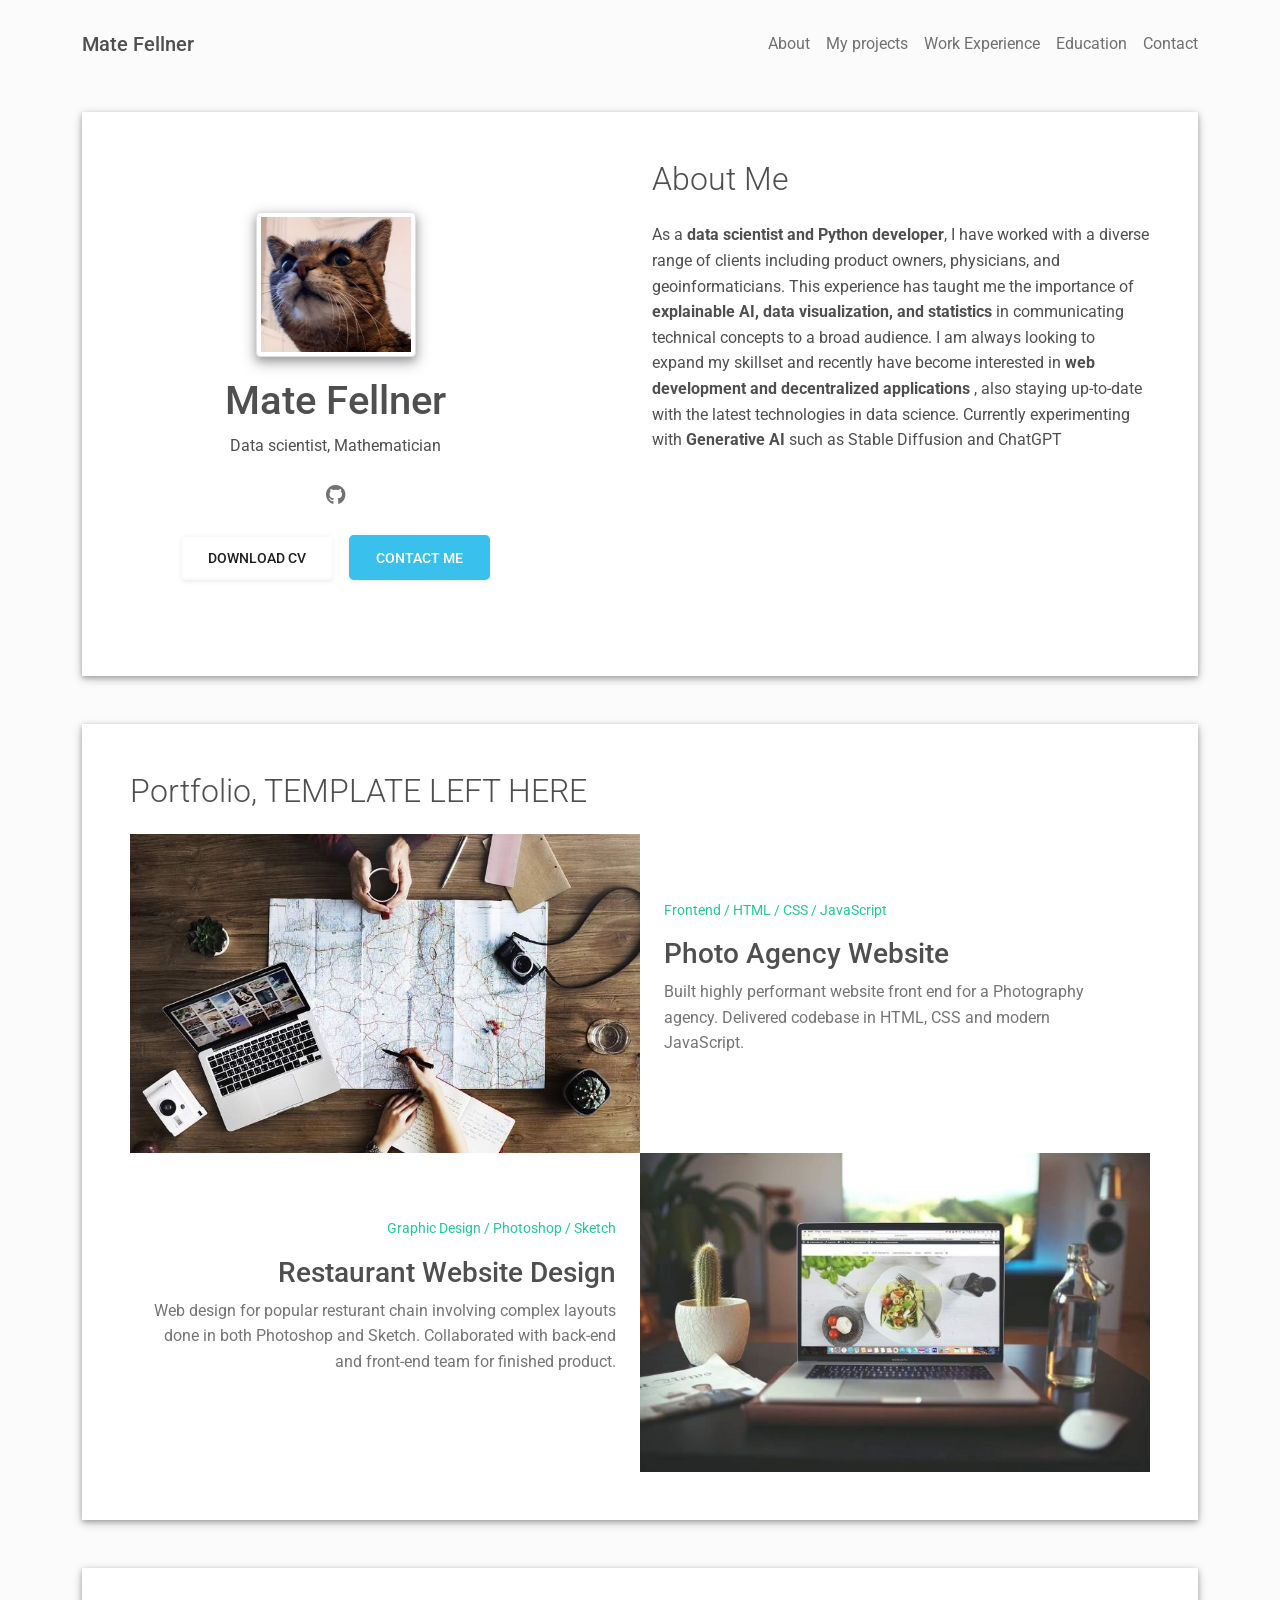
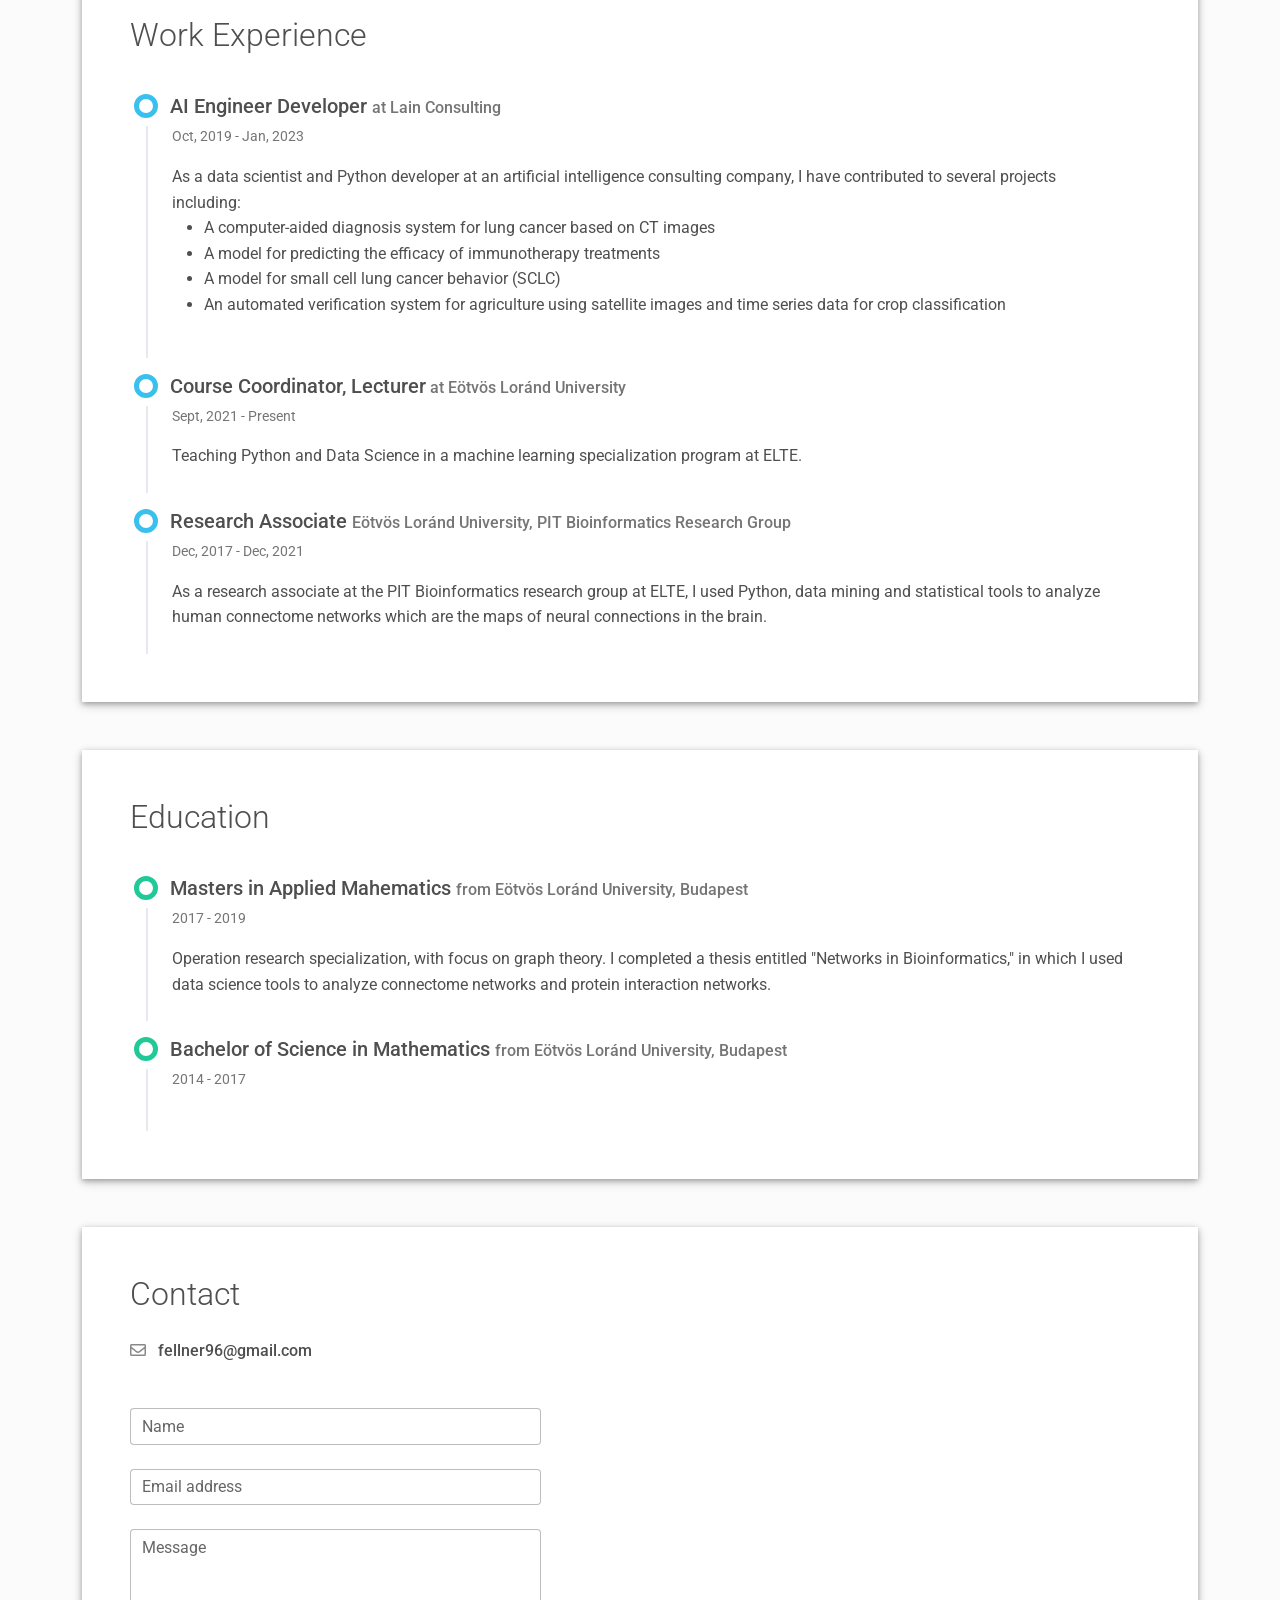
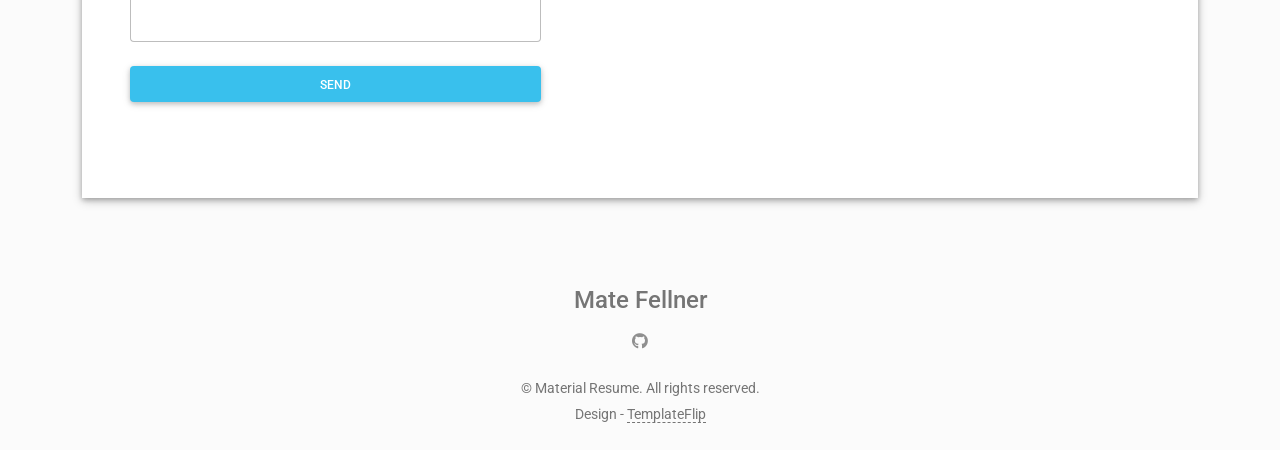
==== index.html @ 86a6773c "template from templateFlip, changed except portfolio" ====
<!DOCTYPE html>
<html lang="en-US">
  <head>
    <meta charset="UTF-8">
    <meta http-equiv="X-UA-Compatible" content="IE=edge">
    <meta name="viewport" content="width=device-width, initial-scale=1">
    <title>Mate Fellner | Data Scientist</title>
    <link rel="preconnect" href="https://fonts.gstatic.com" crossorigin="crossorigin"/>
    <link rel="preload" as="style" href="https://fonts.googleapis.com/css2?family=Poppins:wght@600&amp;family=Roboto:wght@300;400;500;700&amp;display=swap"/>
    <link rel="stylesheet" href="https://fonts.googleapis.com/css2?family=Poppins:wght@600&amp;family=Roboto:wght@300;400;500;700&amp;display=swap" media="print" onload="this.media='all'"/>
    <noscript>
      <link rel="stylesheet" href="https://fonts.googleapis.com/css2?family=Poppins:wght@600&amp;family=Roboto:wght@300;400;500;700&amp;display=swap"/>
    </noscript>
    <link href="css/font-awesome/css/all.min.css?ver=1.2.1" rel="stylesheet">
    <link href="css/mdb.min.css?ver=1.2.1" rel="stylesheet">
    <link href="css/aos.css?ver=1.2.1" rel="stylesheet">
    <link href="css/main.css?ver=1.2.1" rel="stylesheet">
    <noscript>
      <style type="text/css">
        [data-aos] {
            opacity: 1 !important;
            transform: translate(0) scale(1) !important;
        }
      </style>
    </noscript>
  </head>
  <body class="bg-light" id="top">
    <header class="d-print-none">
      <div class="container text-center text-lg-left">
        <div class="pt-4 clearfix">
          <h1 class="site-title mb-0">Mate Fellner</h1>
          <div class="site-nav"> 
            <nav role="navigation">
              <ul class="nav justify-content-center">
                <li class="nav-item"><a class="nav-link" href="#about" title="About"><span class="menu-title">About</span></a>
                </li>
                <li class="nav-item"><a class="nav-link" href="#portfolio" title="Portfolio"><span class="menu-title">My projects</span></a>
                </li>
                <li class="nav-item"><a class="nav-link" href="#experience" title="Work Experience"><span class="menu-title">Work Experience</span></a>
                </li>
                <li class="nav-item"><a class="nav-link" href="#education" title="Education"><span class="menu-title">Education</span></a>
                </li>
                <li class="nav-item"><a class="nav-link" href="#contact" title="Contact"><span class="menu-title">Contact</span></a>
                </li>
              </ul>
            </nav>
          </div>
        </div>
      </div>
    </header>
    <div class="page-content">
      <div class="container">
<div class="resume-container">
  <div class="shadow-1-strong bg-white my-5 p-5" id="about">
    <div class="about-section">
      <div class="row">
        <div class="col-md-5">
          <div class="text-center p-5">
            <div class="avatar p-1"><img class="img-thumbnail shadow-2-strong" src="images/avatar.jpg" width="160" height="160"/></div>
            <div class="header-bio mt-3">
              <div data-aos="zoom-in" data-aos-delay="0">
                <h2 class="h1">Mate Fellner</h2>
                <p>Data scientist, Mathematician</p>
              </div>
              <div class="header-social mb-3 d-print-none" data-aos="zoom-in" data-aos-delay="200">
                <nav role="navigation">
                  <ul class="nav justify-content-center">
                    <li class="nav-item"><a class="nav-link" href="https://github.com/matefellner" title="Github"><i class="fab fa-github"></i><span class="menu-title sr-only">Github</span></a>
                    </li>
                  </ul>
                </nav>
              </div>
              <div class="d-print-none"><a class="btn btn-outline-light btn-lg shadow-sm mt-1 me-3" href="cv_fellner_2022.pdf" data-aos="fade-right" data-aos-delay="700">Download CV</a><a class="btn btn-info btn-lg shadow-sm mt-1" href="#contact" data-aos="fade-left" data-aos-delay="700">Contact Me</a></div>
            </div>
          </div>
        </div>
        <div class="col-md-6 offset-lg-1">
          <h2 class="h2 fw-light mb-4">About Me</h2>
          <p>As a <b>data scientist and Python developer</b>, I have worked with a diverse range of clients including product owners, physicians, and geoinformaticians. This experience has taught me the importance of <b>explainable AI, data visualization, and statistics </b> in communicating technical concepts to a broad audience. I am always looking to expand my skillset and recently have become interested in <b>web development and decentralized applications </b>, also staying up-to-date with the latest technologies in data science. Currently experimenting with <b>Generative AI</b> such as Stable Diffusion and ChatGPT
          </p>
        </div>
      </div>
    </div>
  </div>
  <div class="shadow-1-strong bg-white my-5 p-5 d-print-none" id="portfolio">
    <div class="portfolio-section">
      <h2 class="h2 fw-light mb-4">Portfolio, TEMPLATE LEFT HERE</h2>
      <div class="row g-0">
        <div class="col-md-6"><a href="https://dribbble.com/" target="_blank"><img class="img-fluid" src="images/project-1.jpg" width="800" height="500"/></a></div>
        <div class="col-md-6 d-flex align-items-center" data-aos="fade-left" data-aos-delay="100">
          <div class="m-4 mt-md-2">
            <p class="text-teal text-small">Frontend / HTML / CSS / JavaScript</p>
            <h3>Photo Agency Website</h3>
            <p class="text-muted">Built highly performant website front end for a Photography agency. Delivered codebase in HTML, CSS and modern JavaScript.</p>
          </div>
        </div>
      </div>
      <div class="row g-0 portfolio-reverse">
        <div class="col-md-6 d-flex align-items-center" data-aos="fade-right" data-aos-delay="100">
          <div class="m-4 mt-md-2 text-end">
            <p class="text-teal text-small">Graphic Design / Photoshop / Sketch</p>
            <h3>Restaurant Website Design</h3>
            <p class="text-muted">Web design for popular resturant chain involving complex layouts done in both Photoshop and Sketch. Collaborated with back-end and front-end team for finished product.</p>
          </div>
        </div>
        <div class="col-md-6"><a href="https://www.behance.net/" target="_blank"><img class="img-fluid" src="images/project-2.jpg" width="800" height="500"/></a></div>
      </div>
    </div>
  </div>
  <div class="shadow-1-strong bg-white my-5 p-5" id="experience">
    <div class="work-experience-section">
      <h2 class="h2 fw-light mb-4">Work Experience</h2>
      <div class="timeline">
        <div class="timeline-card timeline-card-info" data-aos="fade-in" data-aos-delay="0">
          <div class="timeline-head px-4 pt-3">
            <div class="h5">AI Engineer Developer <span class="text-muted h6">at Lain Consulting</span></div>
          </div>
          <div class="timeline-body px-4 pb-4">
            <div class="text-muted text-small mb-3">Oct, 2019 - Jan, 2023</div>
            <div>As a data scientist and Python developer at an artificial intelligence consulting company, I have contributed to several projects including:</div>
            <ul>
              <li>A computer-aided diagnosis system for lung cancer based on CT images</li>
              <li>A model for predicting the efficacy of immunotherapy treatments</li>
              <li>A model for small cell lung cancer behavior (SCLC)</li>
              <li>An automated verification system for agriculture using satellite images and time series data for crop classification</li>
            </ul>
          </div>
        </div>
        <div class="timeline-card timeline-card-info" data-aos="fade-in" data-aos-delay="200">
          <div class="timeline-head px-4 pt-3">
            <div class="h5">Course Coordinator, Lecturer<span class="text-muted h6"> at Eötvös Loránd University </span></div>
          </div>
          <div class="timeline-body px-4 pb-4">
            <div class="text-muted text-small mb-3">Sept, 2021 - Present</div>
            <div>Teaching Python and Data Science in a machine learning specialization program at ELTE.</div>
          </div>
        </div>
        <div class="timeline-card timeline-card-info" data-aos="fade-in" data-aos-delay="400">
          <div class="timeline-head px-4 pt-3">
            <div class="h5">Research Associate <span class="text-muted h6">Eötvös Loránd University, PIT Bioinformatics Research Group </span></div>
          </div>
          <div class="timeline-body px-4 pb-4">
            <div class="text-muted text-small mb-3">Dec, 2017 - Dec, 2021</div>
            <div>As a research associate at the PIT Bioinformatics research group at ELTE, I used Python, data mining and statistical tools to analyze human connectome networks which are the maps of neural connections in the brain.</div>
          </div>
        </div>
      </div>
    </div>
  </div>
  <div class="shadow-1-strong bg-white my-5 p-5" id="education">
    <div class="education-section">
      <h2 class="h2 fw-light mb-4">Education</h2>
      <div class="timeline">
        <div class="timeline-card timeline-card-success" data-aos="fade-in" data-aos-delay="0">
          <div class="timeline-head px-4 pt-3">
            <div class="h5">Masters in Applied Mahematics <span class="text-muted h6">from Eötvös Loránd University, Budapest</span>          </div>
          </div>
          <div class="timeline-body px-4 pb-4">
            <div class="text-muted text-small mb-3">2017 - 2019</div>
            <div>Operation research specialization, with focus on graph theory. I completed a thesis entitled "Networks in Bioinformatics," in which I used data science tools to analyze connectome networks and protein interaction networks.</div>
          </div>
        </div>
        <div class="timeline-card timeline-card-success" data-aos="fade-in" data-aos-delay="200">
          <div class="timeline-head px-4 pt-3">
            <div class="h5">Bachelor of Science in Mathematics <span class="text-muted h6">from Eötvös Loránd University, Budapest</span>          </div>
          </div>
          <div class="timeline-body px-4 pb-4">
            <div class="text-muted text-small mb-3">2014 - 2017</div>
          </div>
        </div>
      </div>
    </div>
  </div>
  <div class="shadow-1-strong bg-white my-5 p-5" id="contact">
    <div class="contant-section">
      <h2 class="h2 fw-light text mb-4">Contact</h2>
      <div class="row mb-4">
        <div class="col-md-5" data-aos="fade-left" data-aos-delay="200">
          <div class="mt-1">
            <div class="h6"><i class="far fa-envelope pe-2 text-muted" style="width:24px;opacity:0.85;"></i> fellner96@gmail.com</div>
          </div>
          <div class="mt-5 d-print-none"><form action="https://formspree.io/fellner96@gmail.com"
    method="POST">
  <div class="form-outline mb-4">
    <input type="text" id="name" class="form-control" required/>
    <label class="form-label" for="name">Name</label>
  </div>
  <div class="form-outline mb-4">
    <input type="email" id="email" class="form-control" required/>
    <label class="form-label" for="email">Email address</label>
  </div>
  <div class="form-outline mb-4">
    <textarea class="form-control" style="resize: none;" id="message" rows="4" required></textarea>
    <label class="form-label" for="message">Message</label>
  </div>
  <button class="btn btn-info btn-block mb-4" type="submit">Send</button>
</form>
          </div>
        </div>
      </div>
    </div>
  </div>
</div></div>
    </div>
    <footer class="pt-4 pb-4 text-muted text-center d-print-none">
      <div class="container">
        <div class="my-3">
          <div class="h4">Mate Fellner</div>
          <div class="footer-nav">
            <nav role="navigation">
              <ul class="nav justify-content-center">
                <li class="nav-item"><a class="nav-link" href="https://github.com/matefellner" title="Github"><i class="fab fa-github"></i><span class="menu-title sr-only">Github</span></a>
                </li>
              </ul>
            </nav>
          </div>
        </div>
        <div class="text-small">
          <div class="mb-1">&copy; Material Resume. All rights reserved.</div>
          <div>Design - <a href="https://templateflip.com/" target="_blank">TemplateFlip</a></div>
        </div>
      </div>
    </footer>
    <script src="scripts/mdb.min.js?ver=1.2.1"></script>
    <script src="scripts/aos.js?ver=1.2.1"></script>
    <script src="scripts/main.js?ver=1.2.1"></script>
  </body>
</html>
---- css/main.css ----
/* Timeline custom component */
.timeline-card {
  position: relative;
  margin-left: 16px; }

.timeline-card:before {
  content: '';
  display: inline-block;
  position: absolute;
  background-color: #fff;
  border-radius: 100%;
  width: 24px;
  height: 24px;
  top: 16px;
  left: -12px;
  border: 5px solid;
  z-index: 2; }

.timeline-body {
  border-left: 2px solid #E6E9ED; }

.timeline-card-primary:before {
  border-color: var(--bs-primary); }

.timeline-card-info:before {
  border-color: var(--bs-info); }

.timeline-card-secondary:before {
  border-color: var(--bs-secondary); }

.timeline-card-success:before {
  border-color: var(--bs-teal); }

html {
  scroll-behavior: smooth; }

html, body {
  overflow-x: hidden; }

.container {
  max-width: 1140px; }

.site-title {
  font-size: 1.25rem;
  line-height: 2.5rem; }

.nav-link {
  padding: 0;
  font-size: 1rem;
  line-height: 2.5rem;
  color: inherit;
  opacity: 0.8; }

.header-social .nav-link {
  font-size: 1.25rem; }

.nav-link:hover,
.nav-link:focus {
  color: inherit;
  opacity: 1; }

.nav-item + .nav-item {
  margin-left: 1rem; }

.cover {
  height: 500px; }

.cover > img {
  -o-object-fit: cover;
     object-fit: cover;
  width: auto; }

.progress-bar {
  text-transform: uppercase;
  font-size: 10px;
  letter-spacing: 1px; }

.text-small {
  font-size: 0.85rem; }

.text-teal {
  color: var(--bs-teal); }

footer a:not(.nav-link) {
  color: inherit;
  border-bottom: 1px dashed;
  text-decoration: none;
  cursor: pointer; }

@media (min-width: 48em) {
  .site-title {
    float: left; }
  .site-nav {
    float: right; } }

@media (max-width: 767px) {
  /* disable animations on mobile */
  [data-aos] {
    opacity: 1 !important;
    transform: translate(0) scale(1) !important; }
  .p-5 {
    padding: 2.5rem 2rem !important; }
  .portfolio-section .m-5 {
    margin: 2rem 0 1rem !important; }
  .portfolio-reverse {
    flex-direction: column-reverse; }
  .portfolio-reverse .text-end {
    text-align: start !important; } }

@media print {
  [data-aos] {
    opacity: 1 !important;
    transform: translate(0) scale(1) !important; }
  body.bg-light {
    background-color: #fff !important; }
  .container {
    width: auto;
    max-width: 100%;
    padding: 0; }
  .cover {
    height: 360px;
    margin-bottom: 1.5rem; }
  .cover > img {
    display: none; }
  .shadow-1-strong {
    box-shadow: none !important; }
  .resume-container > .my-5 {
    margin: 0 !important; }
  .my-5.p-5 {
    padding: 1.5rem 0 !important; }
  .about-section {
    padding: 0 !important; }
  .skills-section,
  .work-experience-section,
  .education-section,
  .portfolio-section,
  .reference-section,
  .contact-section {
    padding: 0 !important; }
  .page-break {
    padding-top: 5rem;
    page-break-before: always; } }
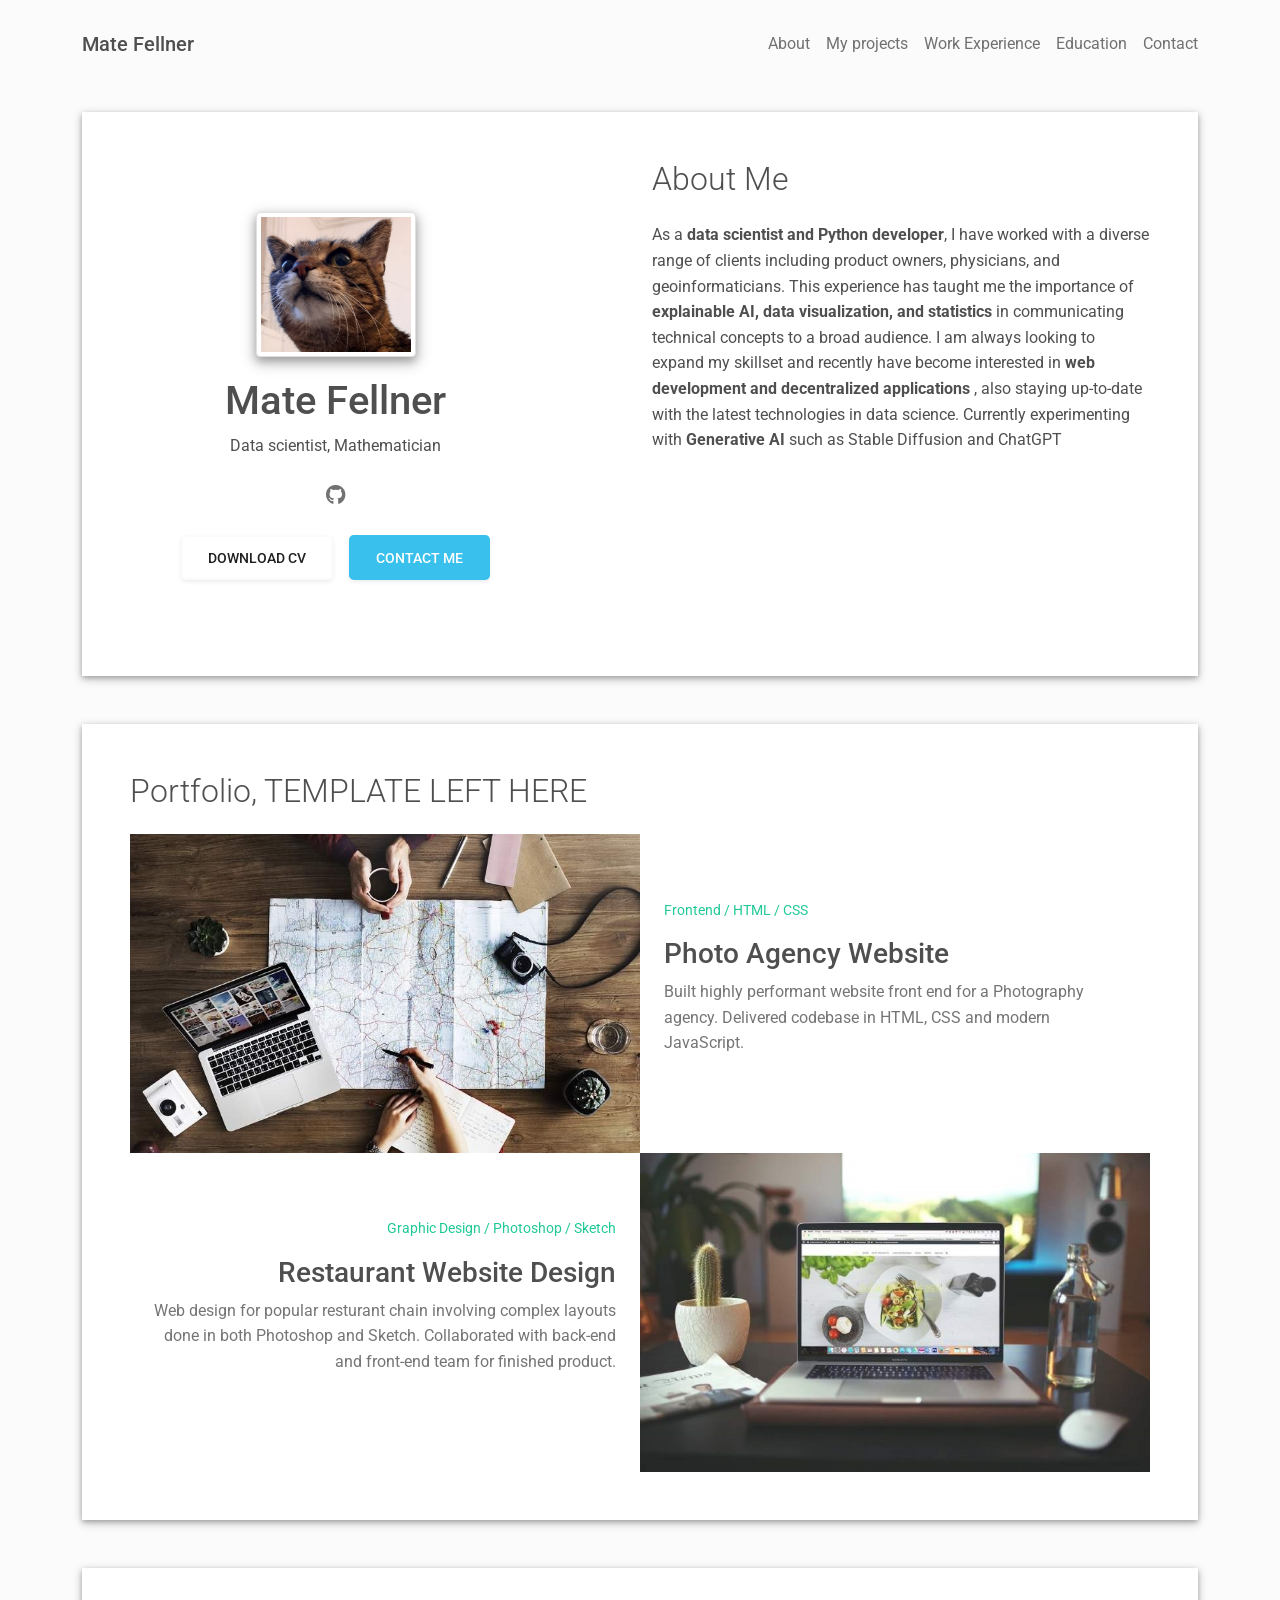
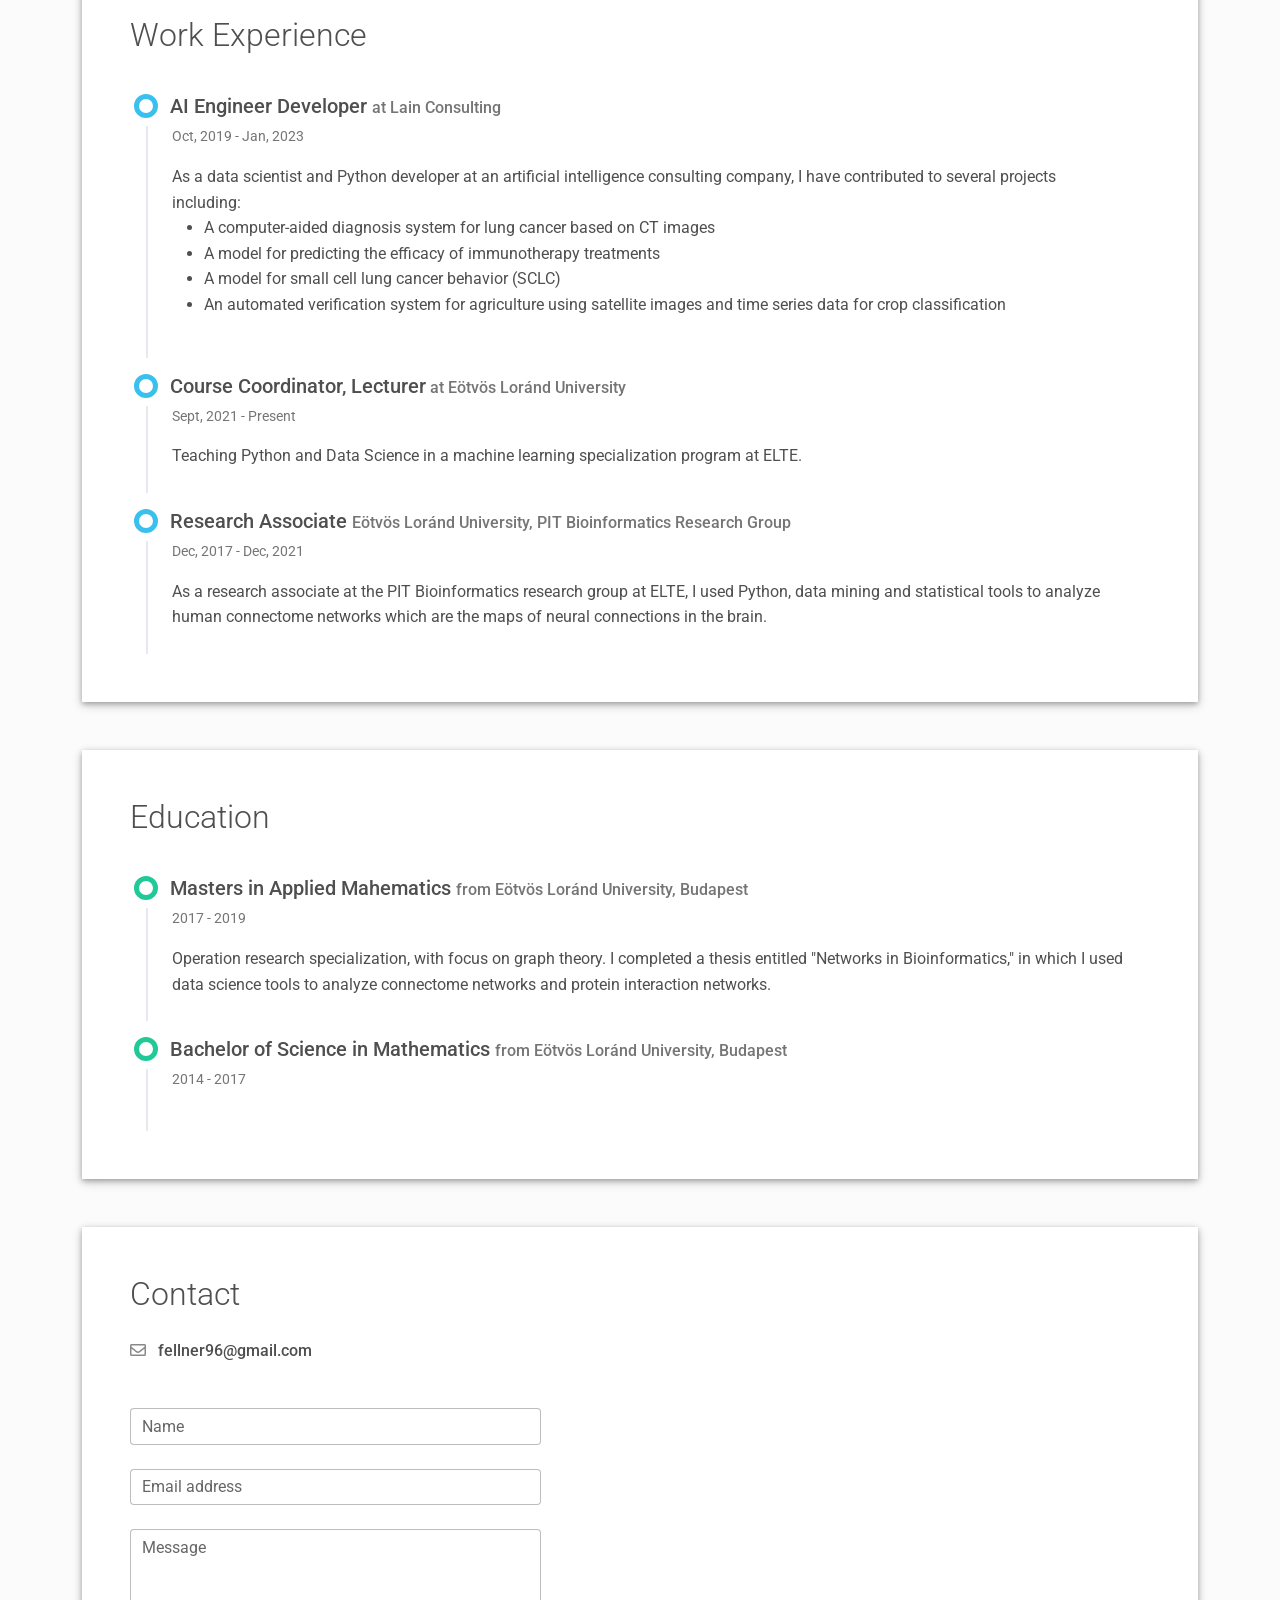
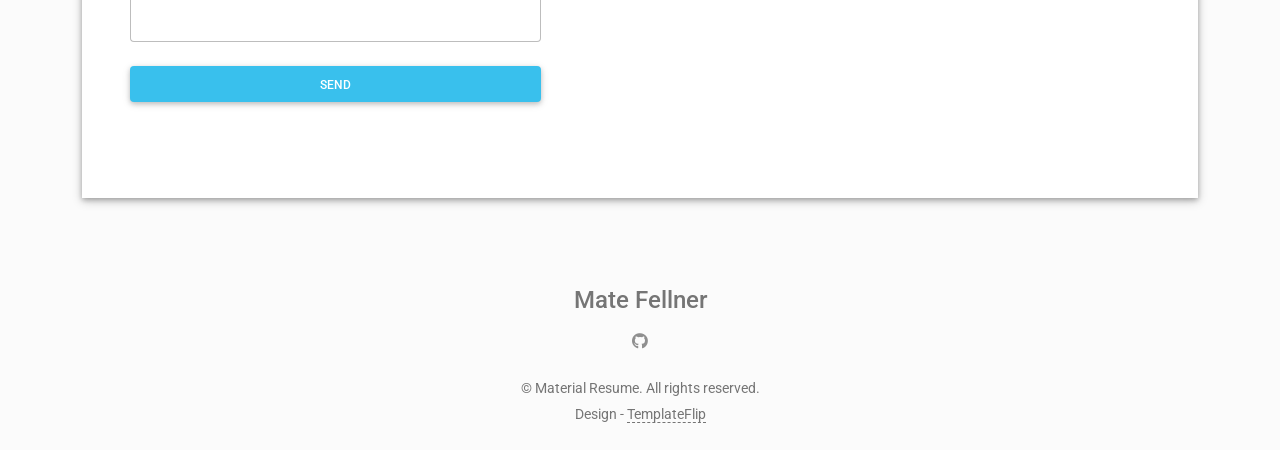
==== commit 514776c2: "Update index.html" ====
--- a/index.html
+++ b/index.html
@@ -89,7 +89,7 @@
         <div class="col-md-6"><a href="https://dribbble.com/" target="_blank"><img class="img-fluid" src="images/project-1.jpg" width="800" height="500"/></a></div>
         <div class="col-md-6 d-flex align-items-center" data-aos="fade-left" data-aos-delay="100">
           <div class="m-4 mt-md-2">
-            <p class="text-teal text-small">Frontend / HTML / CSS / JavaScript</p>
+            <p class="text-teal text-small">Frontend / HTML / CSS </p>
             <h3>Photo Agency Website</h3>
             <p class="text-muted">Built highly performant website front end for a Photography agency. Delivered codebase in HTML, CSS and modern JavaScript.</p>
           </div>
@@ -225,4 +225,4 @@
     <script src="scripts/aos.js?ver=1.2.1"></script>
     <script src="scripts/main.js?ver=1.2.1"></script>
   </body>
-</html>+</html>
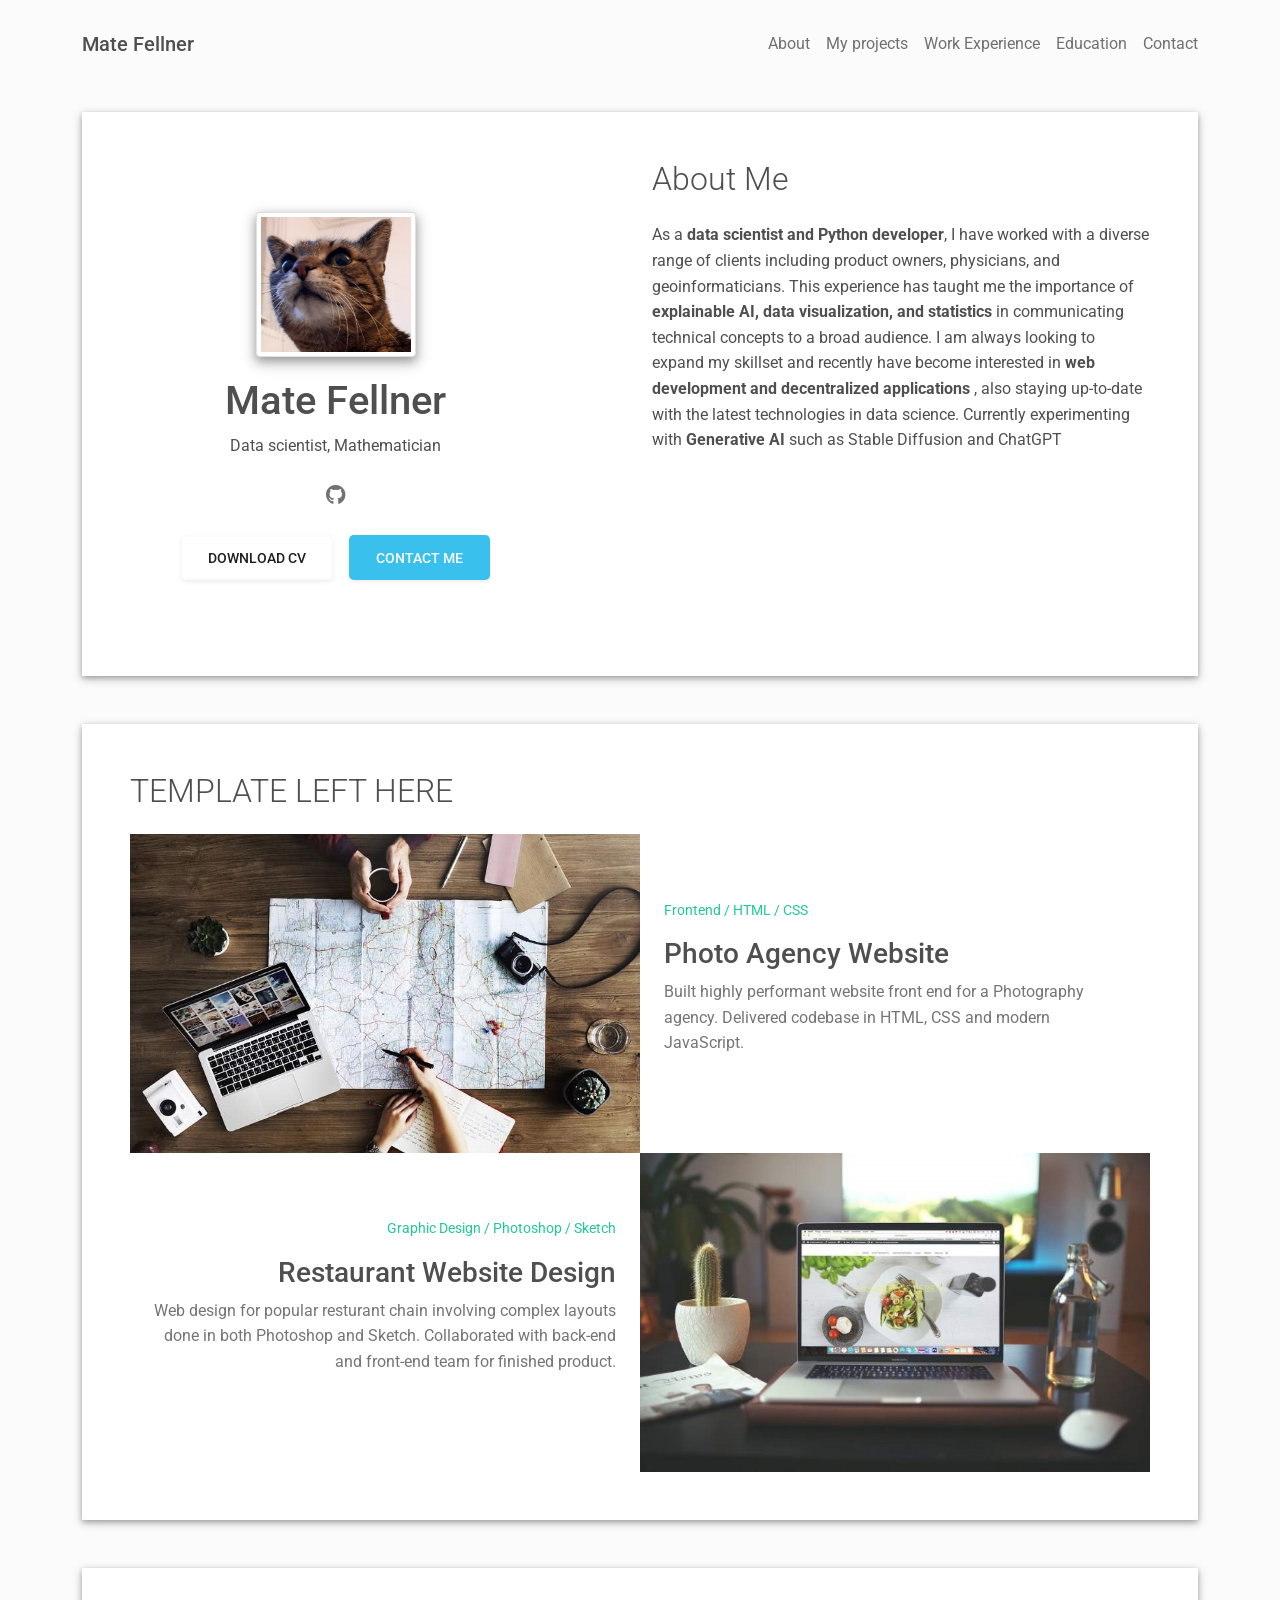
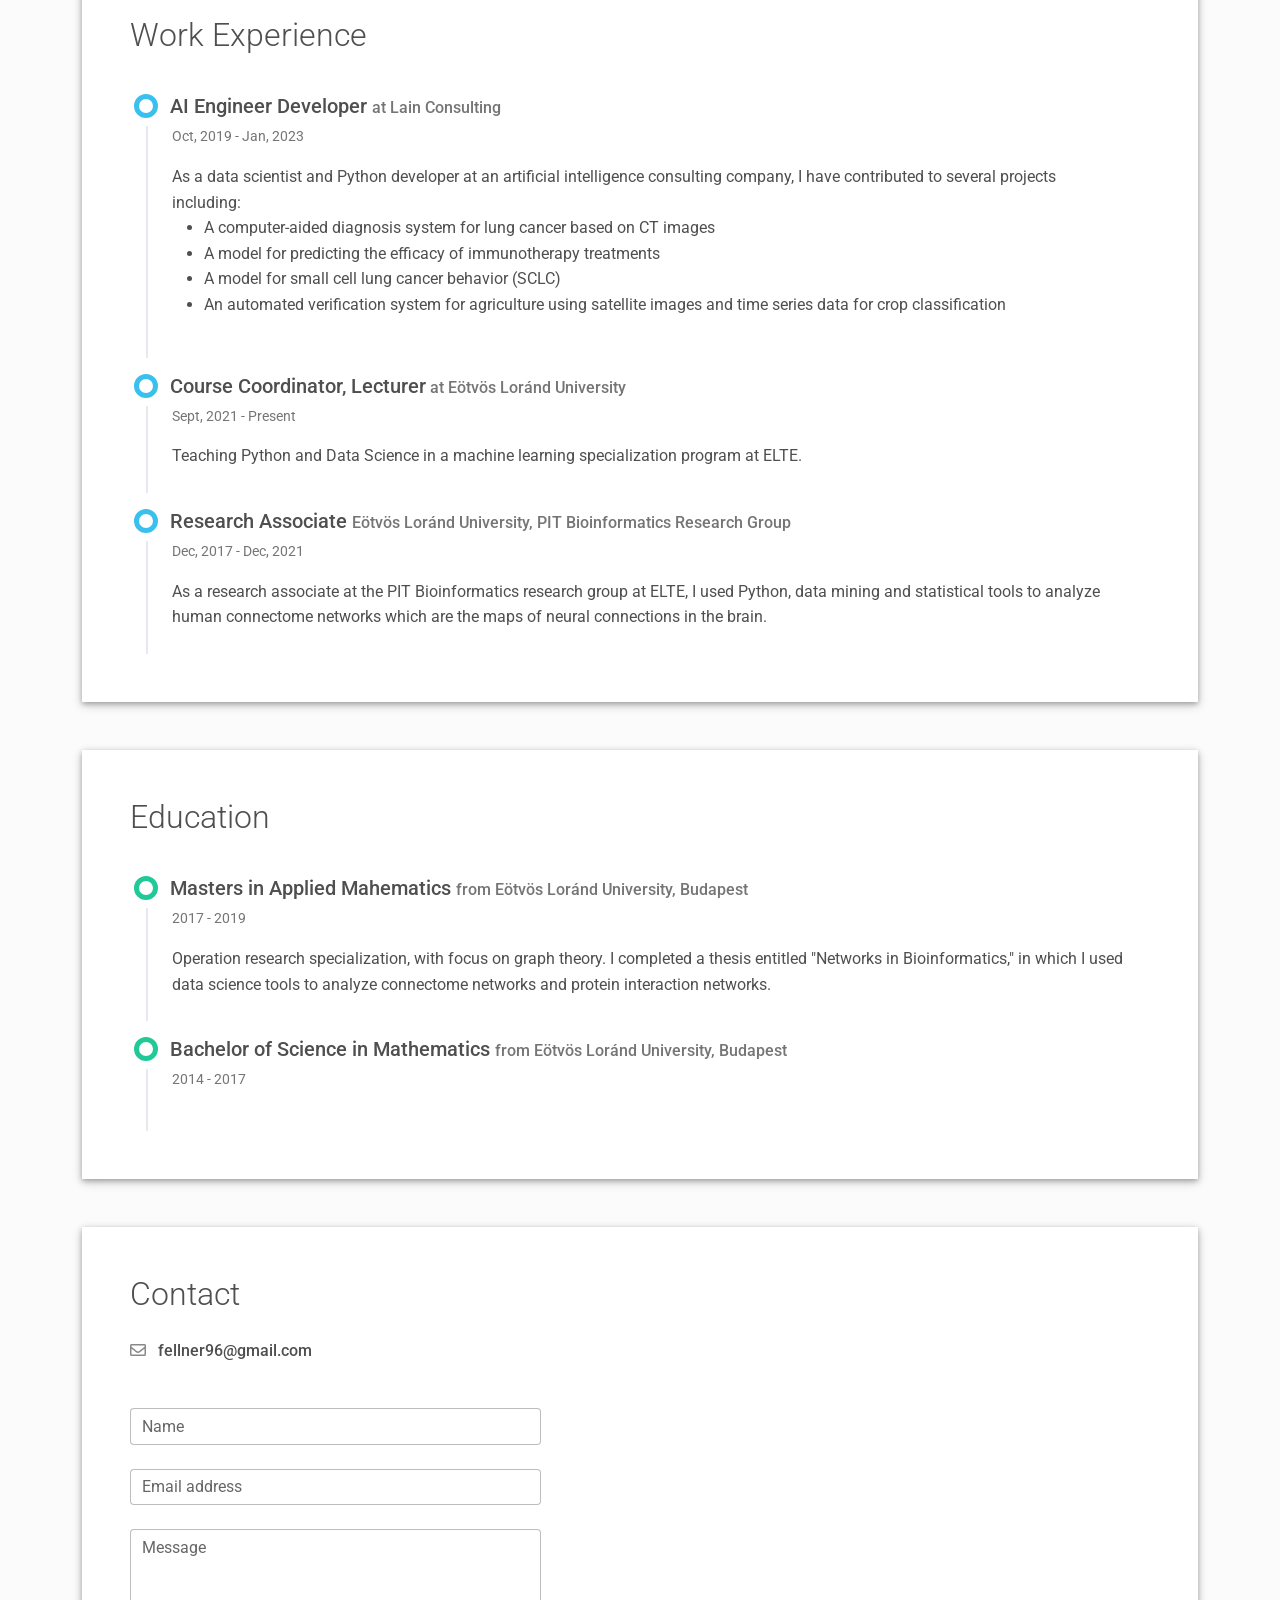
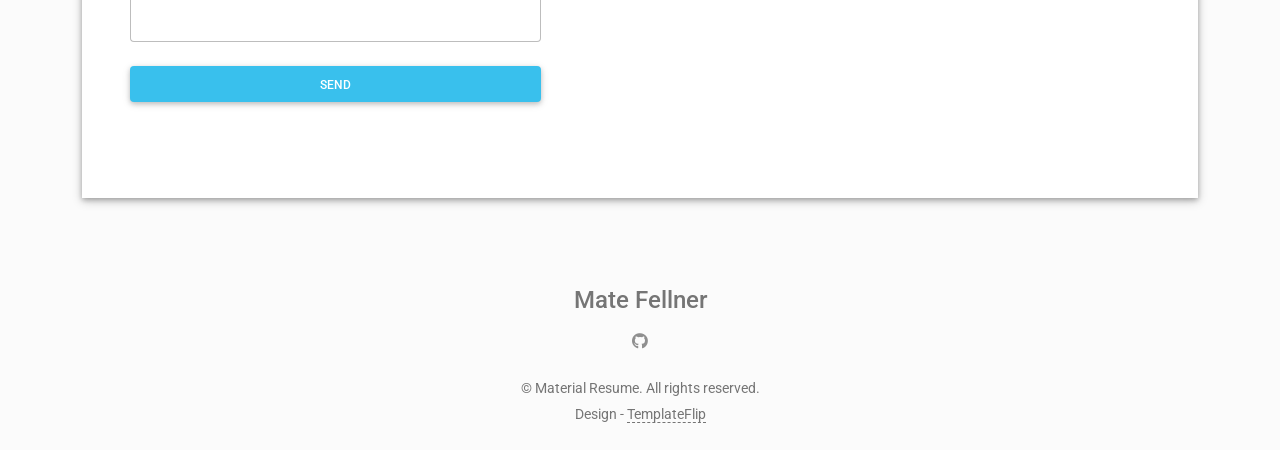
==== commit 4fc7879b: "rewriting portfolio 1" ====
--- a/index.html
+++ b/index.html
@@ -84,7 +84,7 @@
   </div>
   <div class="shadow-1-strong bg-white my-5 p-5 d-print-none" id="portfolio">
     <div class="portfolio-section">
-      <h2 class="h2 fw-light mb-4">Portfolio, TEMPLATE LEFT HERE</h2>
+      <h2 class="h2 fw-light mb-4">TEMPLATE LEFT HERE</h2>
       <div class="row g-0">
         <div class="col-md-6"><a href="https://dribbble.com/" target="_blank"><img class="img-fluid" src="images/project-1.jpg" width="800" height="500"/></a></div>
         <div class="col-md-6 d-flex align-items-center" data-aos="fade-left" data-aos-delay="100">
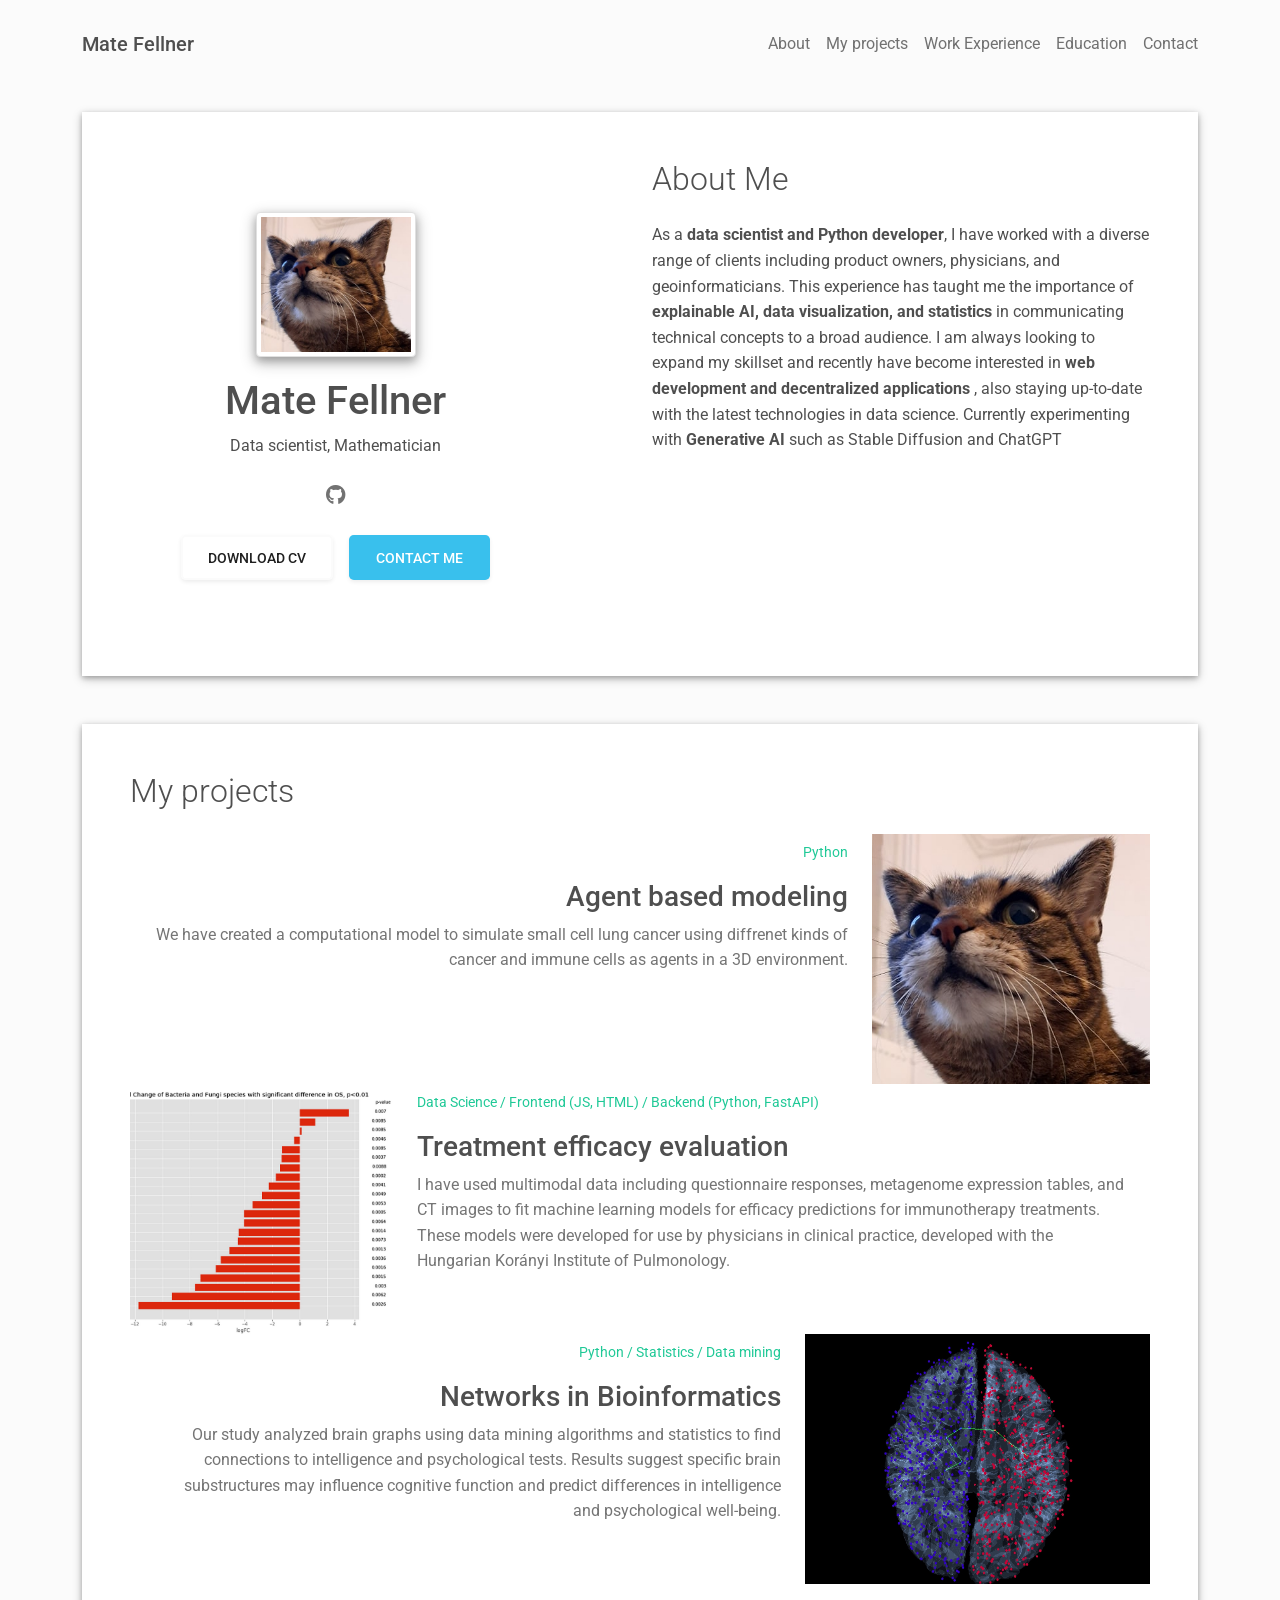
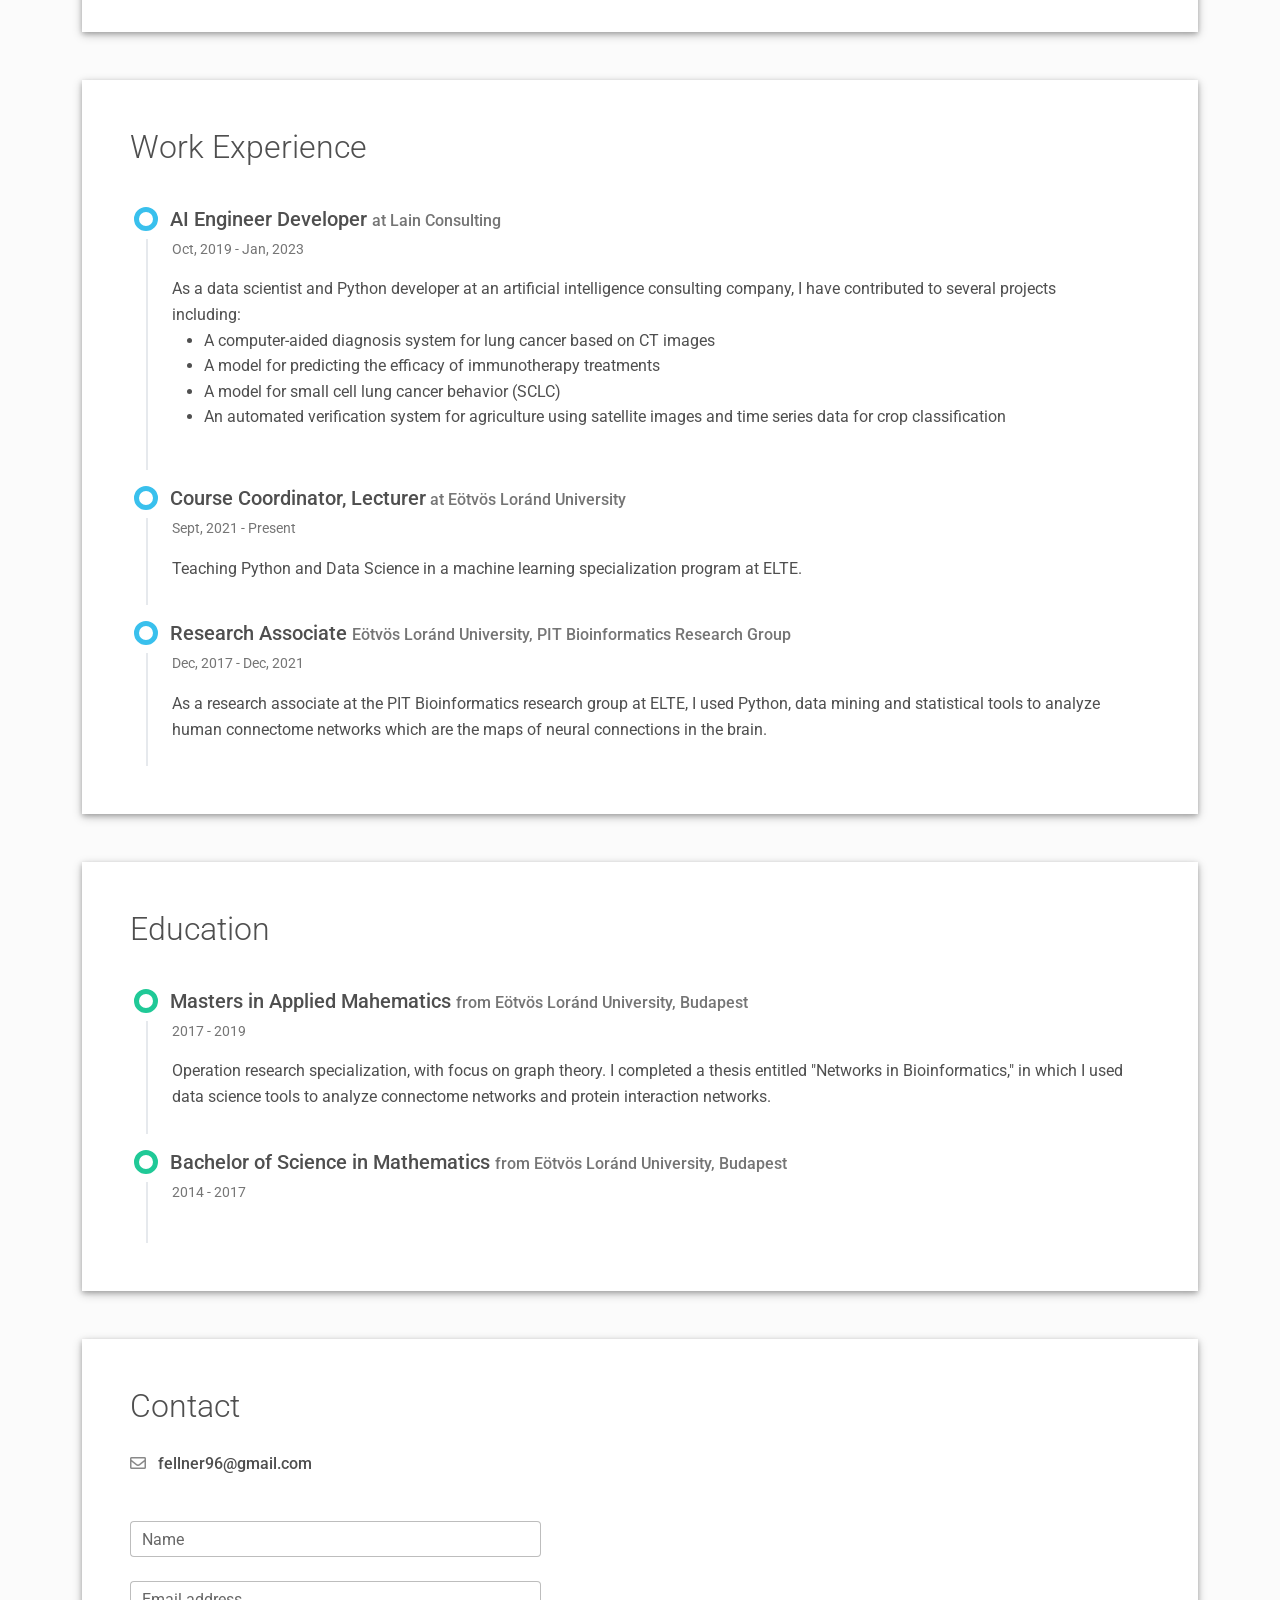
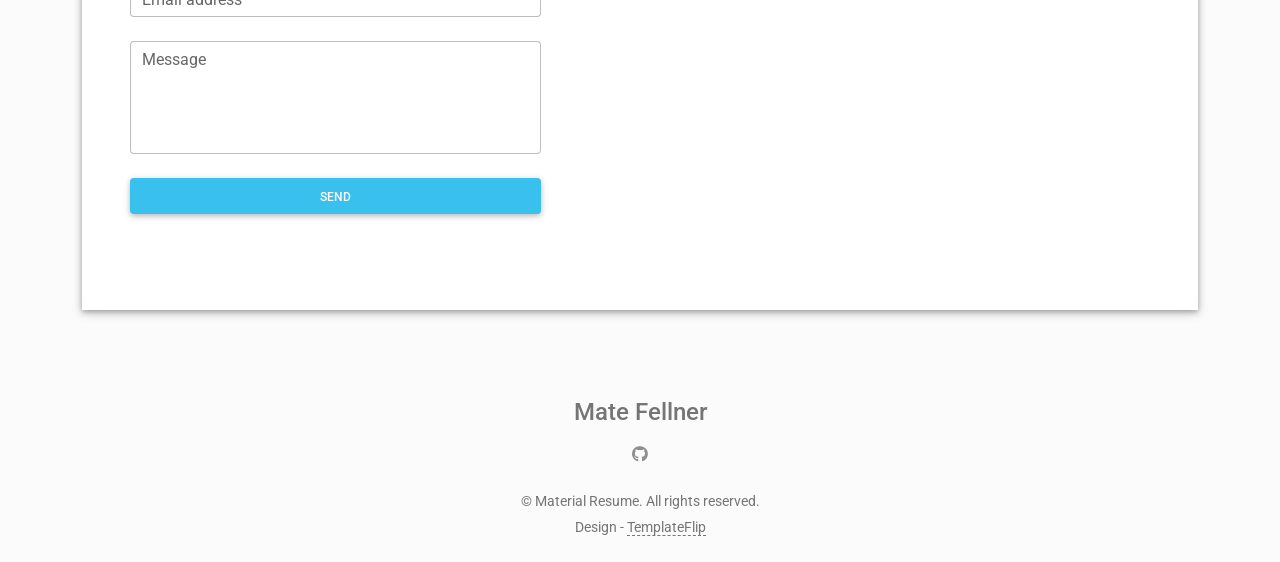
==== commit 6d71ab43: "adding elte and koranyi" ====
--- a/index.html
+++ b/index.html
@@ -84,27 +84,45 @@
   </div>
   <div class="shadow-1-strong bg-white my-5 p-5 d-print-none" id="portfolio">
     <div class="portfolio-section">
-      <h2 class="h2 fw-light mb-4">TEMPLATE LEFT HERE</h2>
+      <h2 class="h2 fw-light mb-4">My projects</h2>
+
+      <div class="row g-0 portfolio-reverse">
+        <div data-aos="fade-right" data-aos-delay="100">
+          <div class="container-works">
+          <div class="m-4 mt-md-2 text-end">
+            <p class="text-teal text-small">Python</p>
+            <h3>Agent based modeling</h3>
+            <p class="text-muted">We have created a computational model to simulate small cell lung cancer using diffrenet kinds of cancer and immune cells as agents in a 3D environment.</p>
+          </div>
+          <a href="https://www.koranyi.hu/" target="_blank"><img src="images/avatar.jpg" height="250"/></a>
+        </div>
+        </div>
+      </div>
       <div class="row g-0">
-        <div class="col-md-6"><a href="https://dribbble.com/" target="_blank"><img class="img-fluid" src="images/project-1.jpg" width="800" height="500"/></a></div>
-        <div class="col-md-6 d-flex align-items-center" data-aos="fade-left" data-aos-delay="100">
+        <div  data-aos="fade-left" data-aos-delay="100">
+          <div class="container-works">
+          <a href="https://www.koranyi.hu/" target="_blank"><img src="images/koranyi_1.png" width="263" height="250"/></a>
           <div class="m-4 mt-md-2">
-            <p class="text-teal text-small">Frontend / HTML / CSS </p>
-            <h3>Photo Agency Website</h3>
-            <p class="text-muted">Built highly performant website front end for a Photography agency. Delivered codebase in HTML, CSS and modern JavaScript.</p>
-          </div>
+            <p class="text-teal text-small"> Data Science / Frontend (JS, HTML) / Backend (Python, FastAPI) </p>
+            <h3>Treatment efficacy evaluation</h3>
+            <p class="text-muted">I have used multimodal data including questionnaire responses, metagenome expression tables, and CT images to fit machine learning models for efficacy predictions for immunotherapy treatments. These models were developed for use by physicians in clinical practice, developed with the Hungarian Korányi Institute of Pulmonology.</p>
+          </div>
+        </div>
         </div>
       </div>
       <div class="row g-0 portfolio-reverse">
-        <div class="col-md-6 d-flex align-items-center" data-aos="fade-right" data-aos-delay="100">
+        <div data-aos="fade-right" data-aos-delay="100">
+          <div class="container-works">
           <div class="m-4 mt-md-2 text-end">
-            <p class="text-teal text-small">Graphic Design / Photoshop / Sketch</p>
-            <h3>Restaurant Website Design</h3>
-            <p class="text-muted">Web design for popular resturant chain involving complex layouts done in both Photoshop and Sketch. Collaborated with back-end and front-end team for finished product.</p>
-          </div>
-        </div>
-        <div class="col-md-6"><a href="https://www.behance.net/" target="_blank"><img class="img-fluid" src="images/project-2.jpg" width="800" height="500"/></a></div>
-      </div>
+            <p class="text-teal text-small">Python / Statistics / Data mining</p>
+            <h3>Networks in Bioinformatics</h3>
+            <p class="text-muted">Our study analyzed brain graphs using data mining algorithms and statistics to find connections to intelligence and psychological tests. Results suggest specific brain substructures may influence cognitive function and predict differences in intelligence and psychological well-being.</p>
+          </div>
+          <a href="https://pitgroup.org/" target="_blank"><img src="images/braingraph.jpg" width="345" height="250"/></a>
+        </div>
+        </div>
+      </div>
+
     </div>
   </div>
   <div class="shadow-1-strong bg-white my-5 p-5" id="experience">
--- a/css/main.css
+++ b/css/main.css
@@ -39,6 +39,10 @@
 
 .container {
   max-width: 1140px; }
+  
+  .container-works {
+  display: flex;
+}
 
 .site-title {
   font-size: 1.25rem;
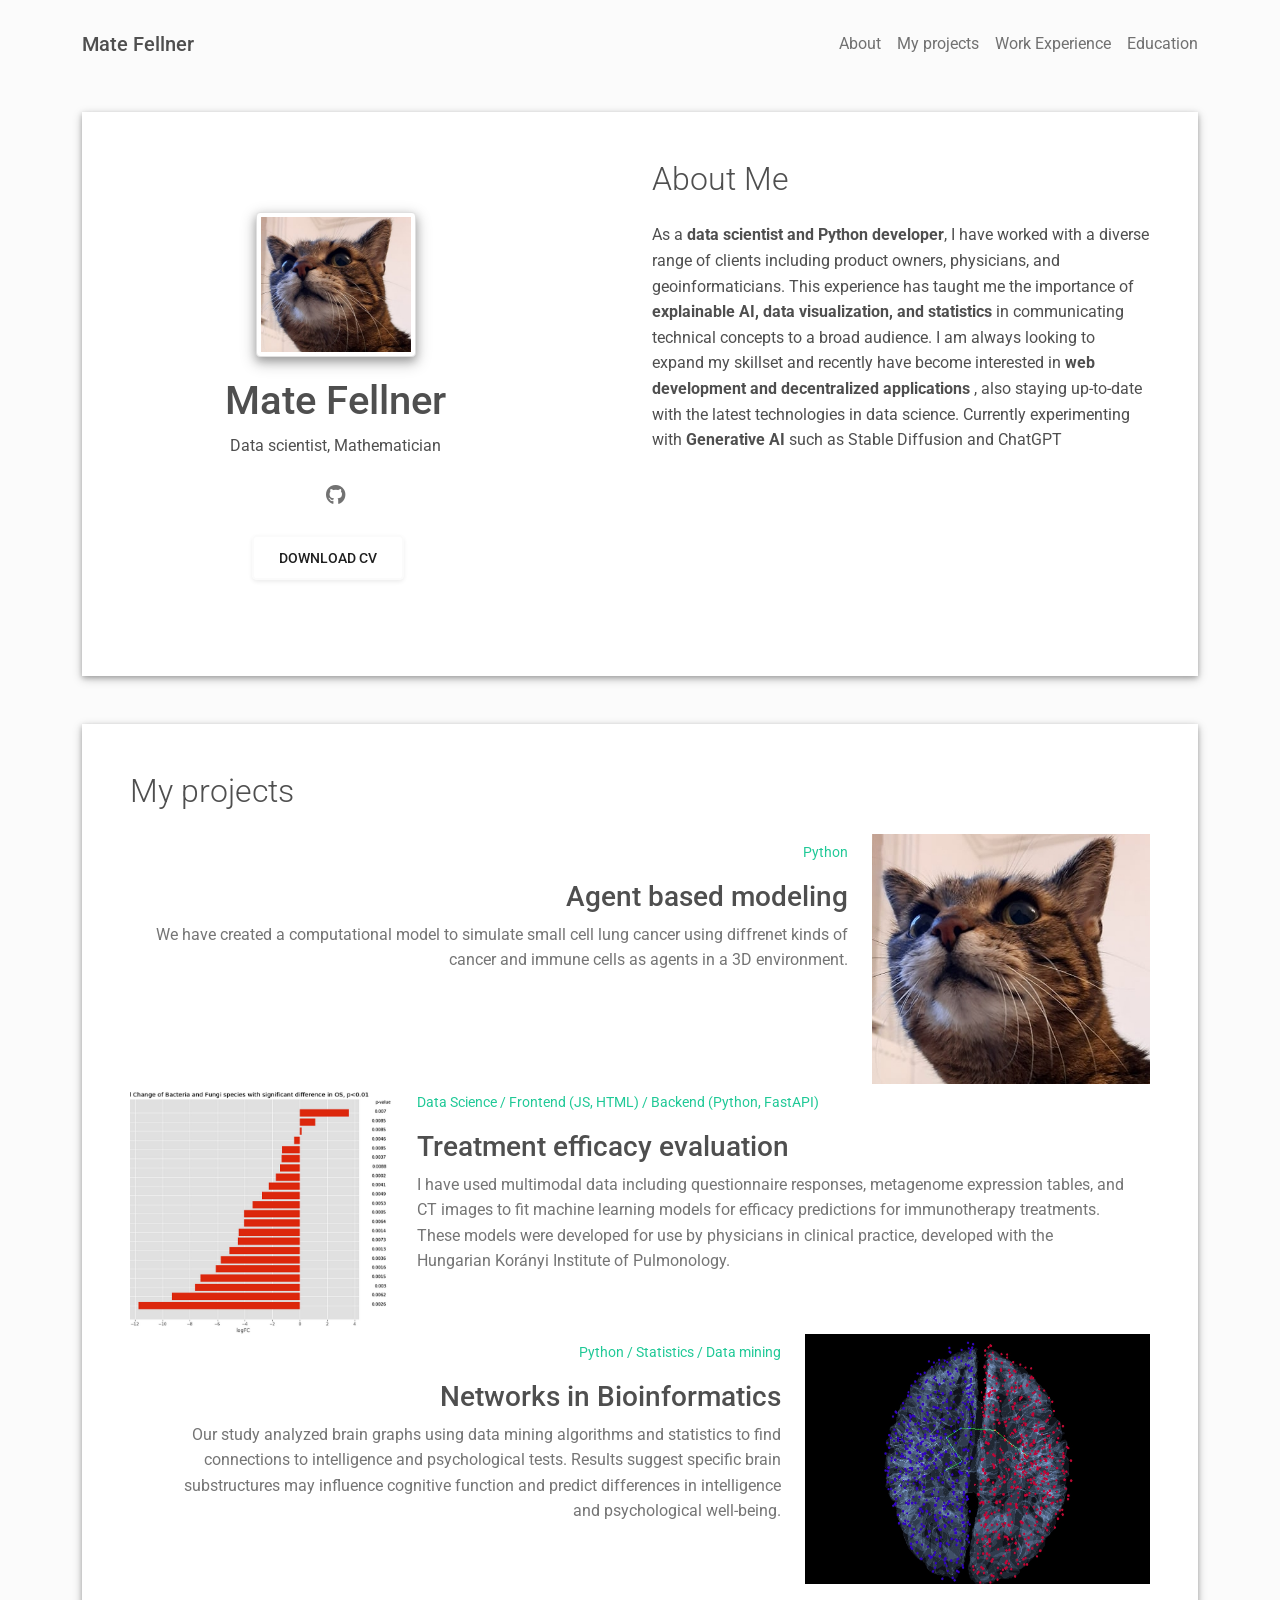
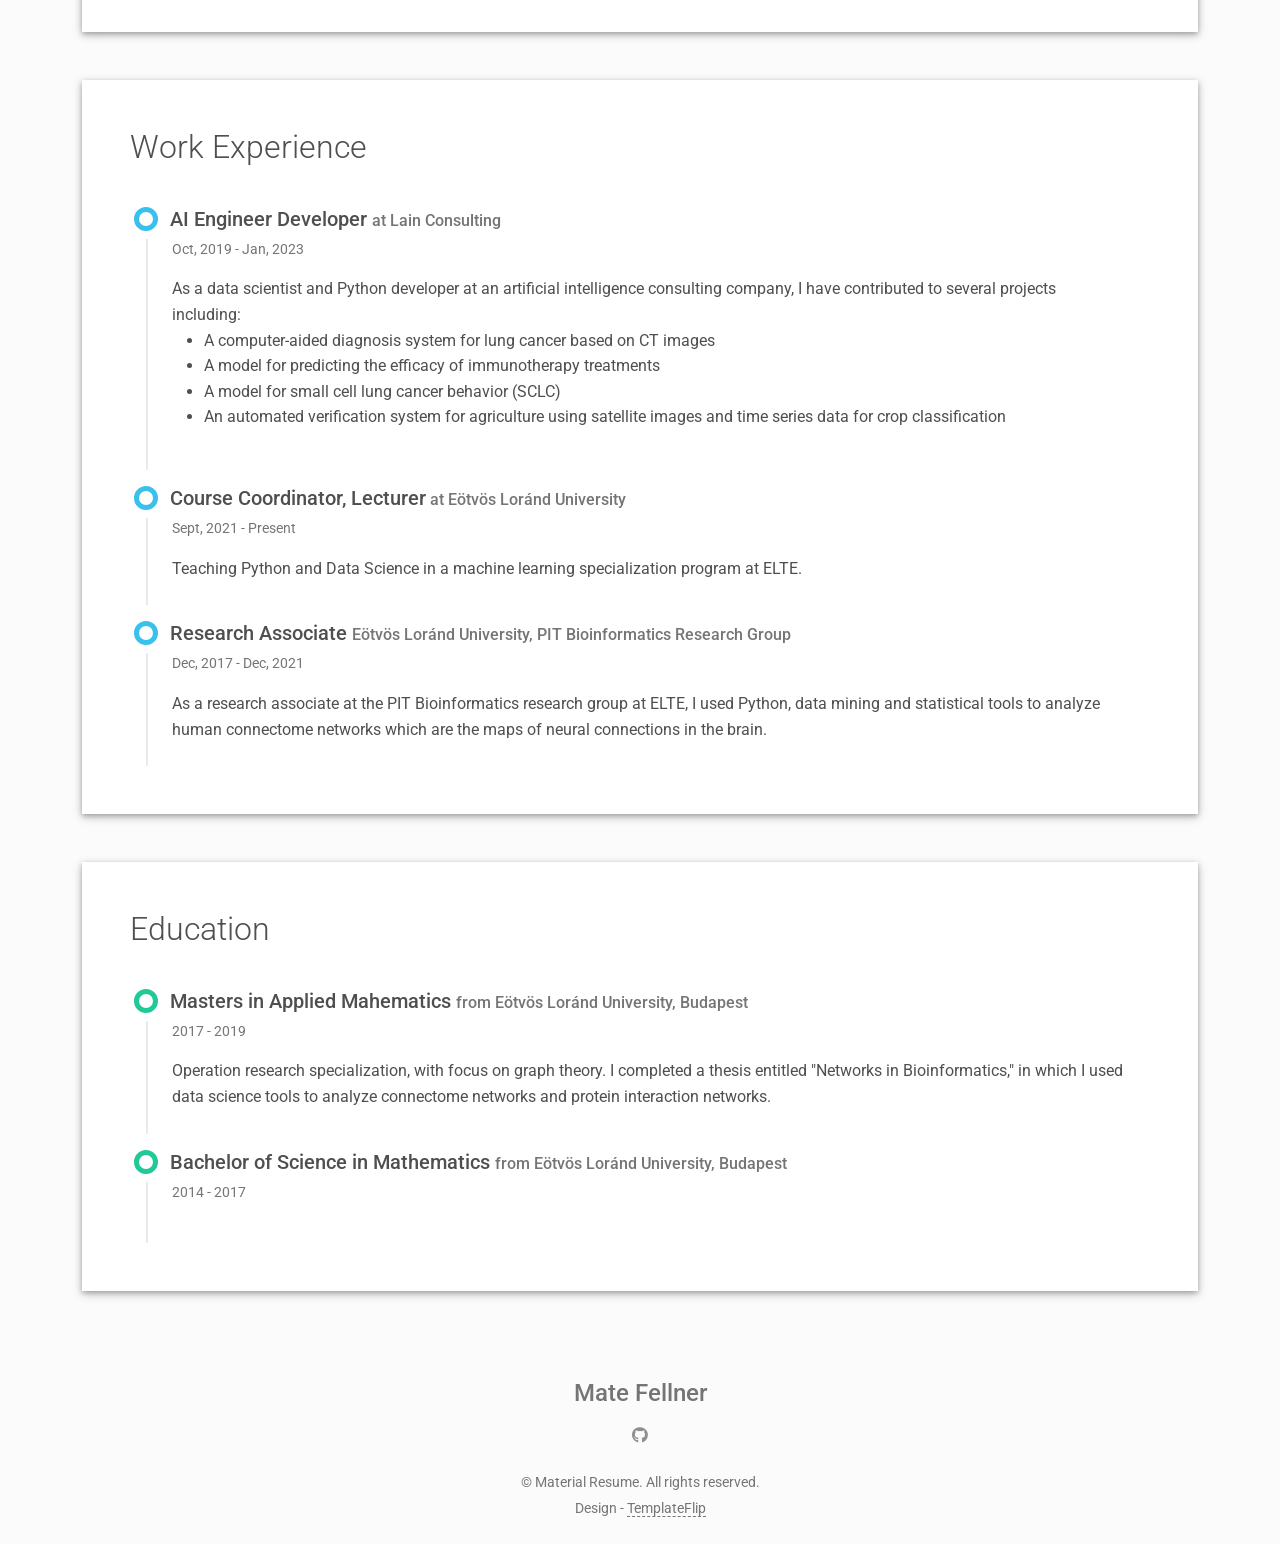
==== commit 58b7f5a4: "removing email" ====
--- a/index.html
+++ b/index.html
@@ -40,8 +40,6 @@
                 </li>
                 <li class="nav-item"><a class="nav-link" href="#education" title="Education"><span class="menu-title">Education</span></a>
                 </li>
-                <li class="nav-item"><a class="nav-link" href="#contact" title="Contact"><span class="menu-title">Contact</span></a>
-                </li>
               </ul>
             </nav>
           </div>
@@ -70,7 +68,7 @@
                   </ul>
                 </nav>
               </div>
-              <div class="d-print-none"><a class="btn btn-outline-light btn-lg shadow-sm mt-1 me-3" href="cv_fellner_2022.pdf" data-aos="fade-right" data-aos-delay="700">Download CV</a><a class="btn btn-info btn-lg shadow-sm mt-1" href="#contact" data-aos="fade-left" data-aos-delay="700">Contact Me</a></div>
+              <div class="d-print-none"><a class="btn btn-outline-light btn-lg shadow-sm mt-1 me-3" href="cv_fellner_2022.pdf" data-aos="fade-right" data-aos-delay="700">Download CV</a></div>
             </div>
           </div>
         </div>
@@ -189,35 +187,6 @@
       </div>
     </div>
   </div>
-  <div class="shadow-1-strong bg-white my-5 p-5" id="contact">
-    <div class="contant-section">
-      <h2 class="h2 fw-light text mb-4">Contact</h2>
-      <div class="row mb-4">
-        <div class="col-md-5" data-aos="fade-left" data-aos-delay="200">
-          <div class="mt-1">
-            <div class="h6"><i class="far fa-envelope pe-2 text-muted" style="width:24px;opacity:0.85;"></i> fellner96@gmail.com</div>
-          </div>
-          <div class="mt-5 d-print-none"><form action="https://formspree.io/fellner96@gmail.com"
-    method="POST">
-  <div class="form-outline mb-4">
-    <input type="text" id="name" class="form-control" required/>
-    <label class="form-label" for="name">Name</label>
-  </div>
-  <div class="form-outline mb-4">
-    <input type="email" id="email" class="form-control" required/>
-    <label class="form-label" for="email">Email address</label>
-  </div>
-  <div class="form-outline mb-4">
-    <textarea class="form-control" style="resize: none;" id="message" rows="4" required></textarea>
-    <label class="form-label" for="message">Message</label>
-  </div>
-  <button class="btn btn-info btn-block mb-4" type="submit">Send</button>
-</form>
-          </div>
-        </div>
-      </div>
-    </div>
-  </div>
 </div></div>
     </div>
     <footer class="pt-4 pb-4 text-muted text-center d-print-none">
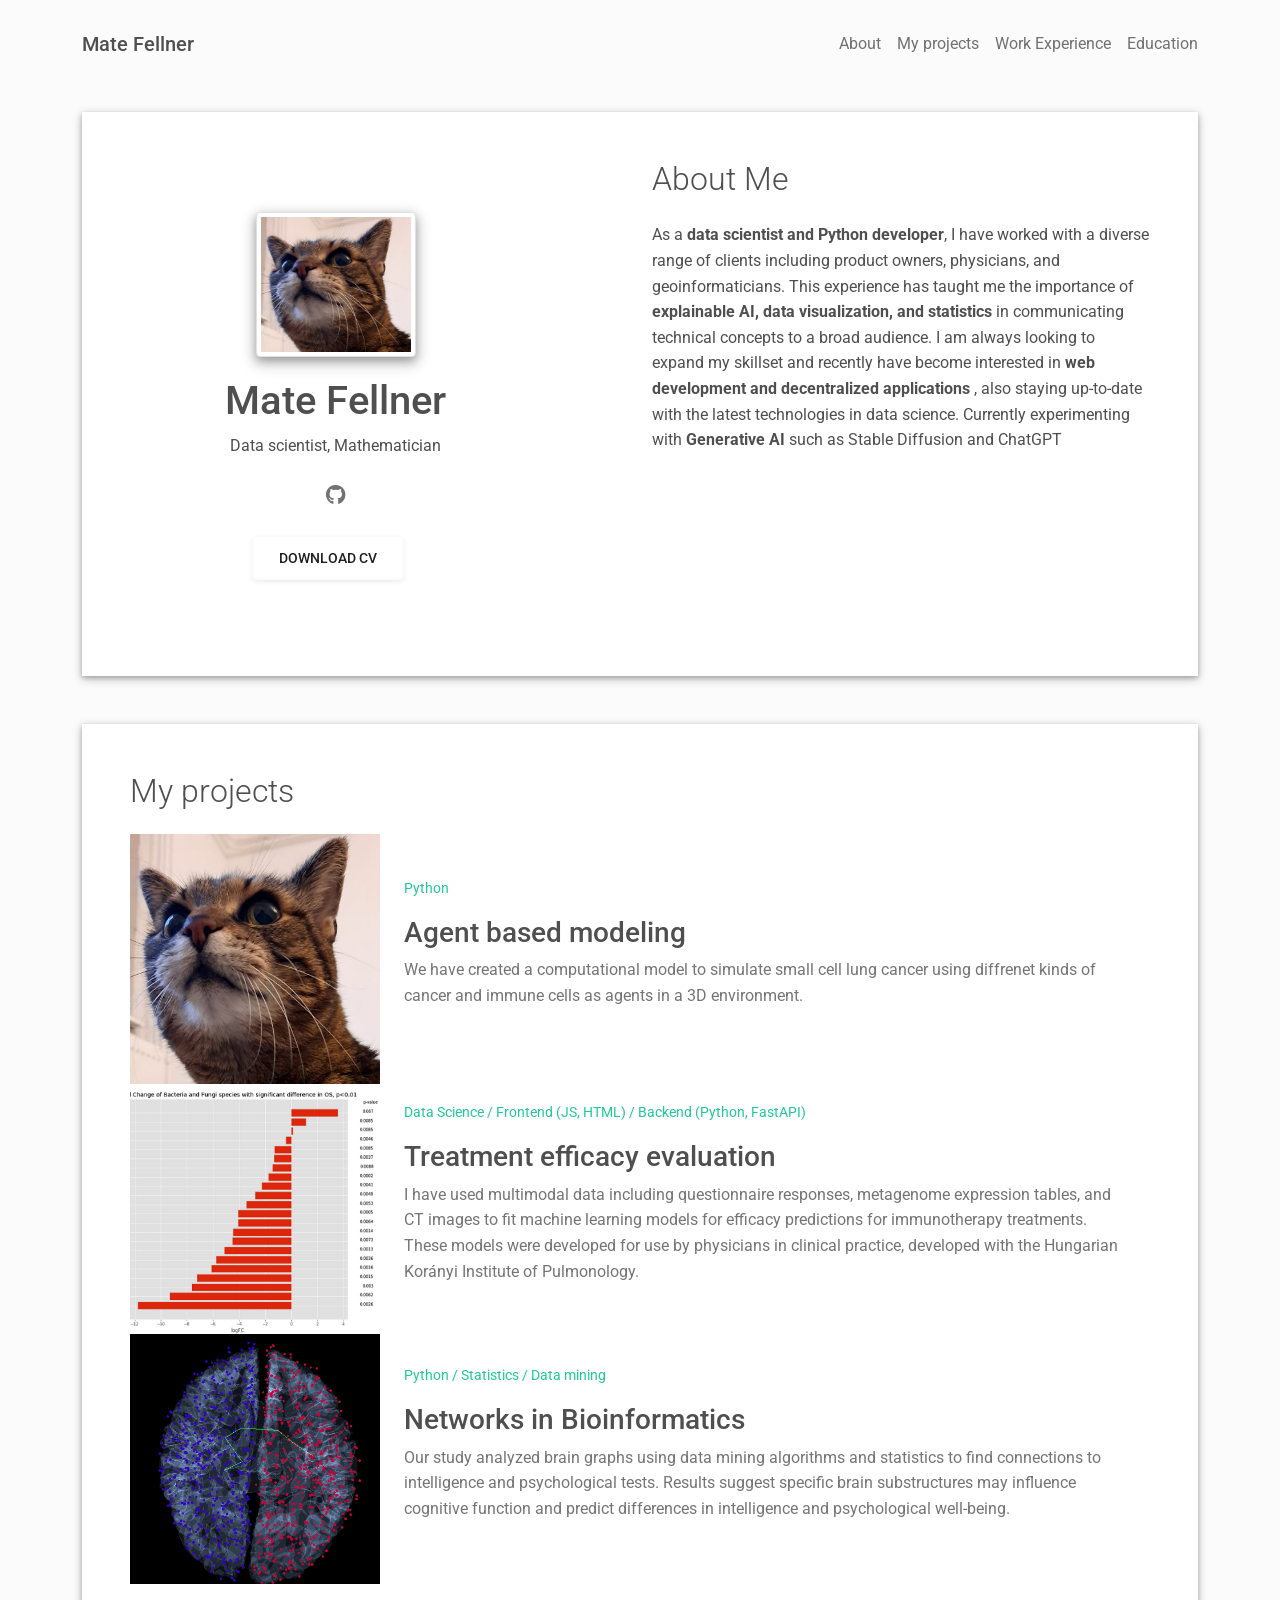
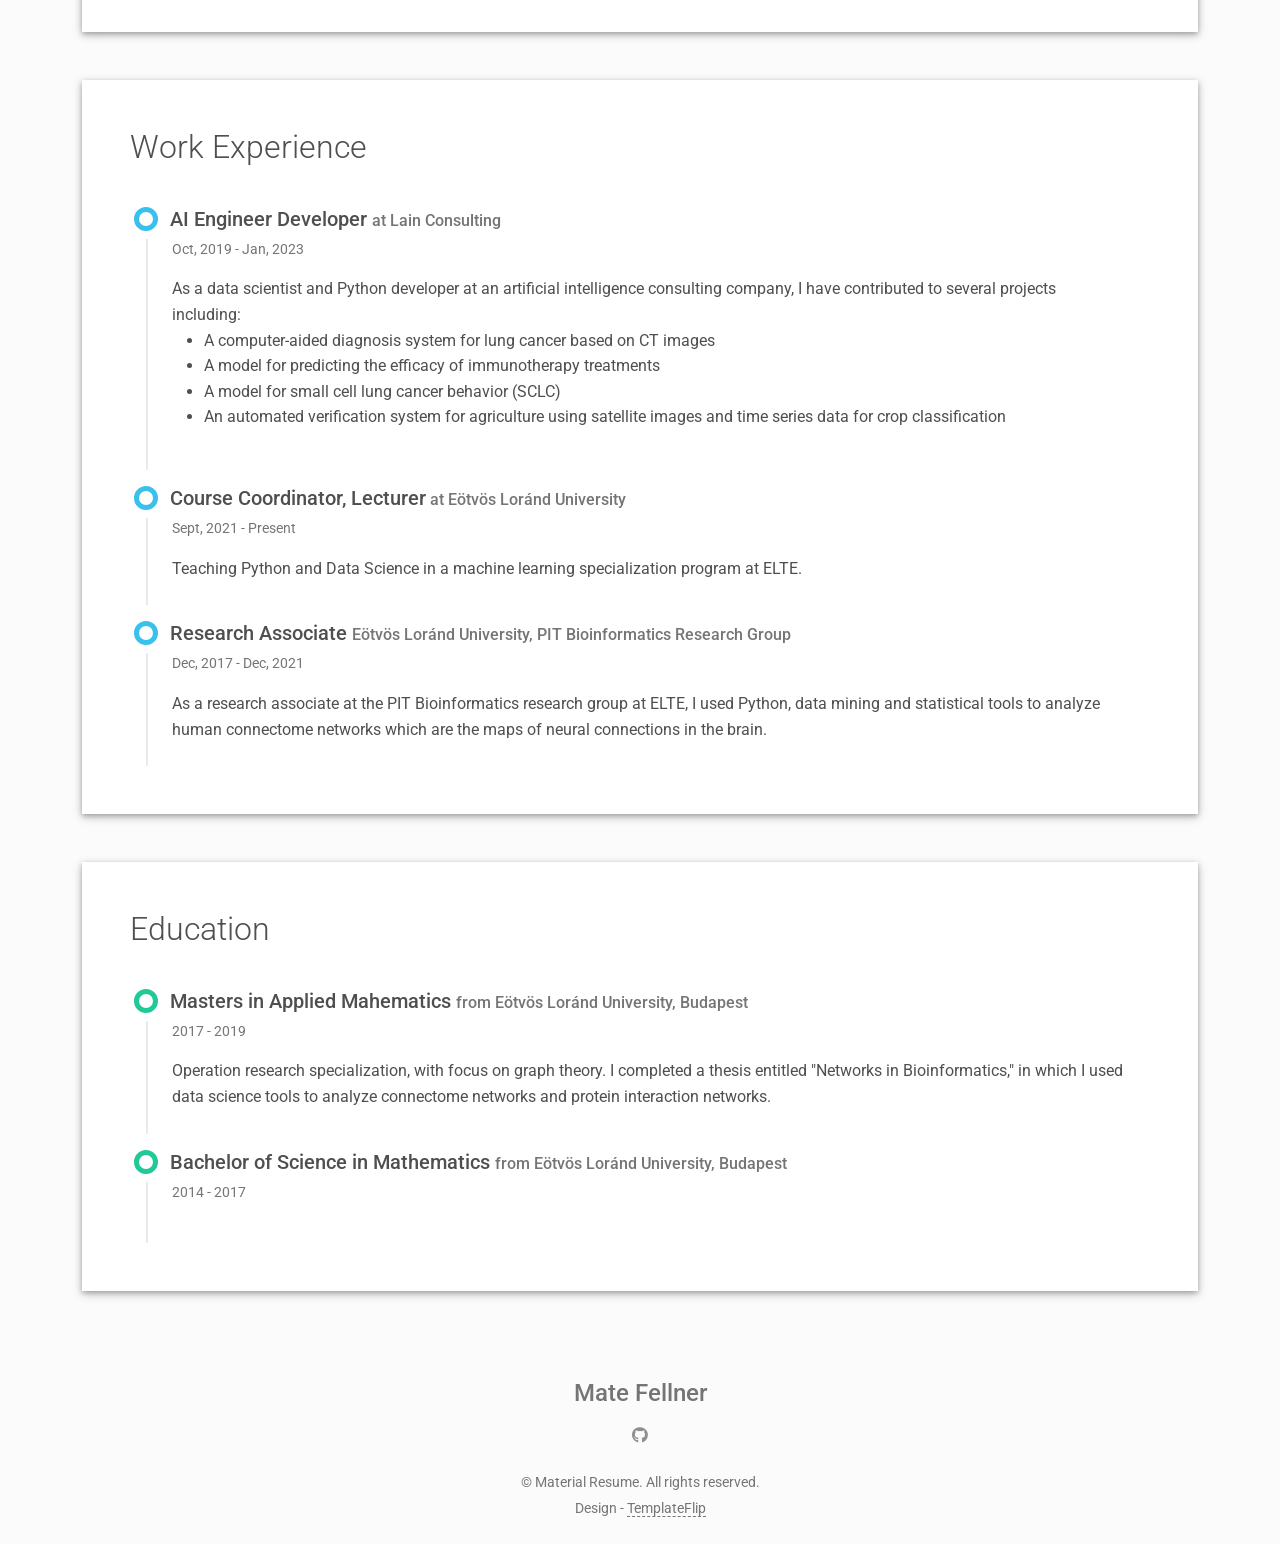
==== commit 5119de1d: "changing portfolio block for small screens" ====
--- a/index.html
+++ b/index.html
@@ -84,22 +84,25 @@
     <div class="portfolio-section">
       <h2 class="h2 fw-light mb-4">My projects</h2>
 
-      <div class="row g-0 portfolio-reverse">
+      <div class="row g-0">
         <div data-aos="fade-right" data-aos-delay="100">
           <div class="container-works">
-          <div class="m-4 mt-md-2 text-end">
+          <div>
+          <a href="https://www.koranyi.hu/" target="_blank"><img src="images/avatar.jpg" width= "250"height="250"/>
+          </a>
+        </div>
+          <div class="m-4 mt-md-2">
             <p class="text-teal text-small">Python</p>
             <h3>Agent based modeling</h3>
             <p class="text-muted">We have created a computational model to simulate small cell lung cancer using diffrenet kinds of cancer and immune cells as agents in a 3D environment.</p>
           </div>
-          <a href="https://www.koranyi.hu/" target="_blank"><img src="images/avatar.jpg" height="250"/></a>
         </div>
         </div>
       </div>
       <div class="row g-0">
         <div  data-aos="fade-left" data-aos-delay="100">
           <div class="container-works">
-          <a href="https://www.koranyi.hu/" target="_blank"><img src="images/koranyi_1.png" width="263" height="250"/></a>
+          <a href="https://www.koranyi.hu/" target="_blank"><img src="images/koranyi_1.png" width="250" height="250"/></a>
           <div class="m-4 mt-md-2">
             <p class="text-teal text-small"> Data Science / Frontend (JS, HTML) / Backend (Python, FastAPI) </p>
             <h3>Treatment efficacy evaluation</h3>
@@ -108,15 +111,17 @@
         </div>
         </div>
       </div>
-      <div class="row g-0 portfolio-reverse">
+      <div class="row g-0">
         <div data-aos="fade-right" data-aos-delay="100">
           <div class="container-works">
-          <div class="m-4 mt-md-2 text-end">
+            <div> 
+              <a href="https://pitgroup.org/" target="_blank"><img src="images/braingraph.png" width="250" height="250"/></a>
+            </div>
+          <div class="m-4 mt-md-2">
             <p class="text-teal text-small">Python / Statistics / Data mining</p>
             <h3>Networks in Bioinformatics</h3>
             <p class="text-muted">Our study analyzed brain graphs using data mining algorithms and statistics to find connections to intelligence and psychological tests. Results suggest specific brain substructures may influence cognitive function and predict differences in intelligence and psychological well-being.</p>
           </div>
-          <a href="https://pitgroup.org/" target="_blank"><img src="images/braingraph.jpg" width="345" height="250"/></a>
         </div>
         </div>
       </div>
--- a/css/main.css
+++ b/css/main.css
@@ -40,8 +40,28 @@
 .container {
   max-width: 1140px; }
   
+.container-works {
+  display: flex;
+  flex-direction: column;
+  justify-content: center;
+  align-items: center;
+}
+
+@media only screen and (min-width: 760px) {
   .container-works {
+  flex-direction: row;
+}
+  
+.container-reverse2 {
   display: flex;
+  flex-direction: column-reverse;
+  justify-content: center;
+  align-items: center;
+}
+
+@media only screen and (min-width: 760px) {
+  .container-reverse2 {
+  flex-direction: row;
 }
 
 .site-title {
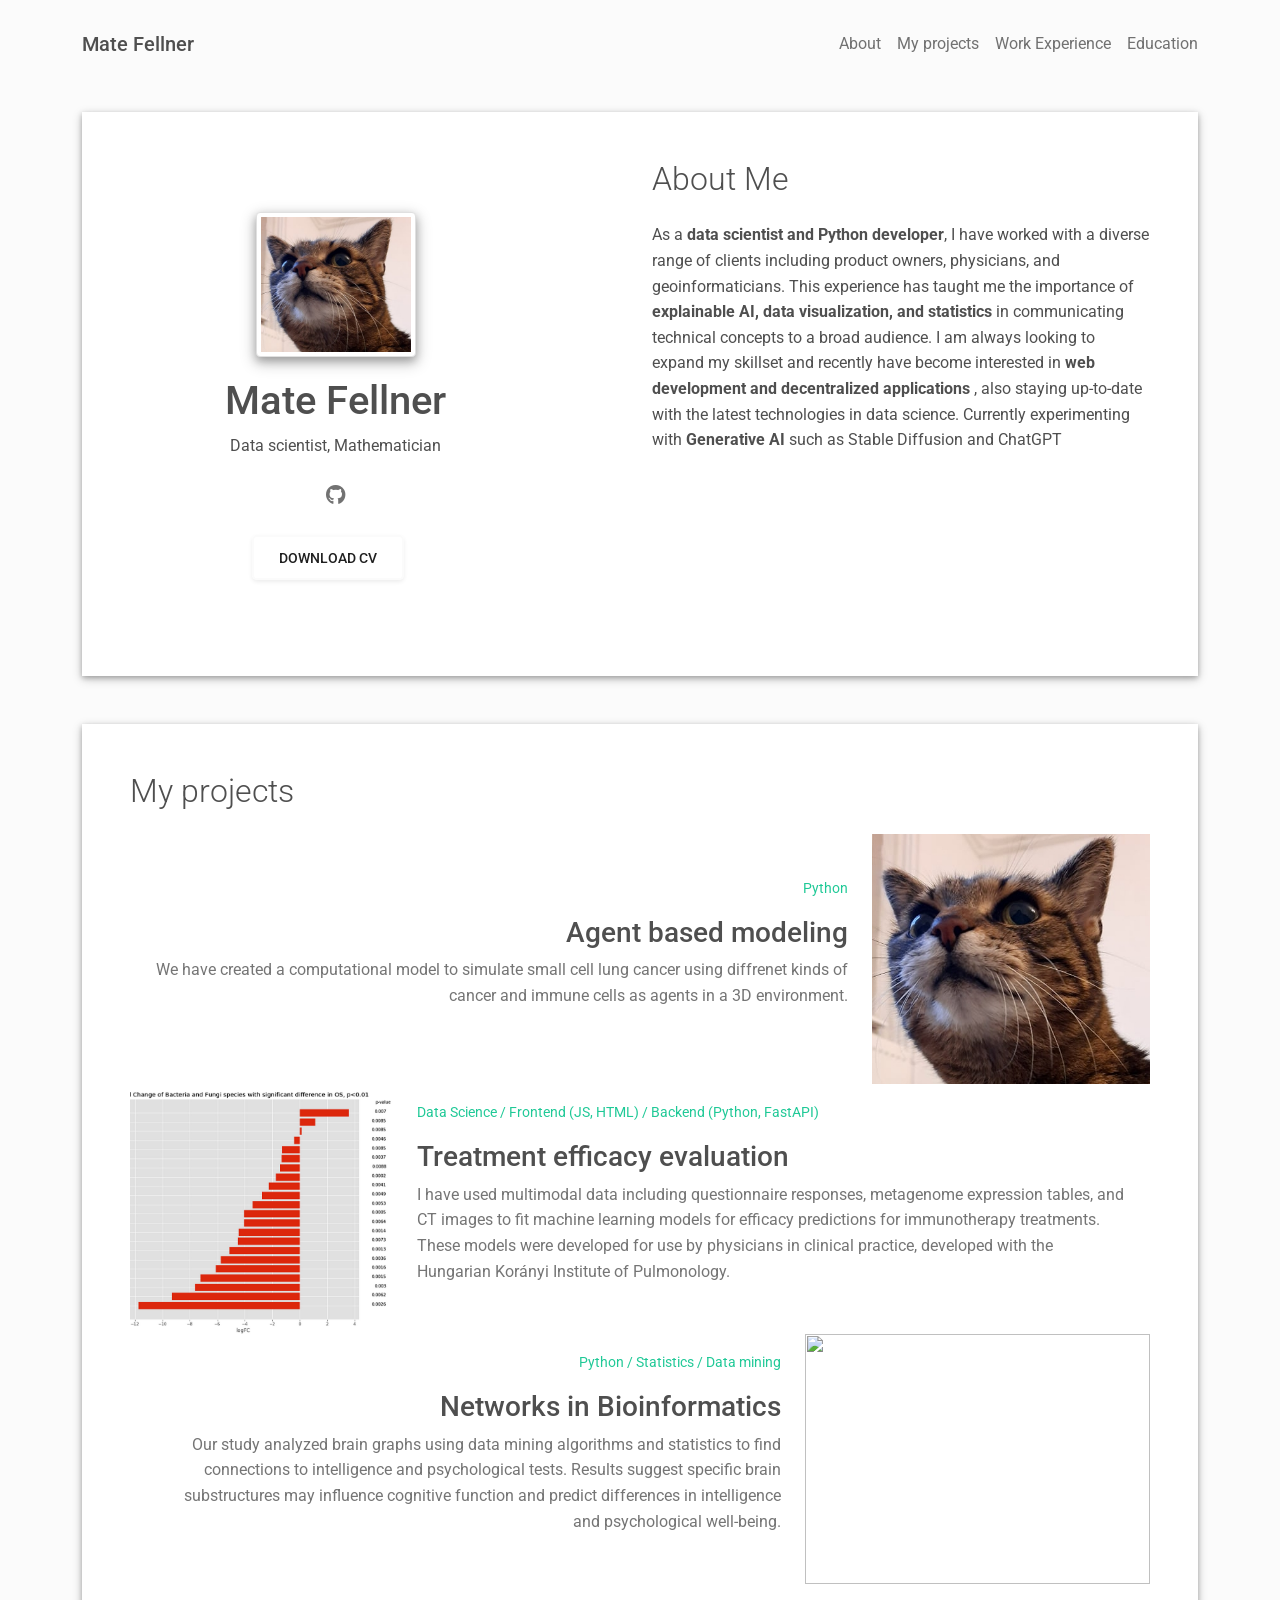
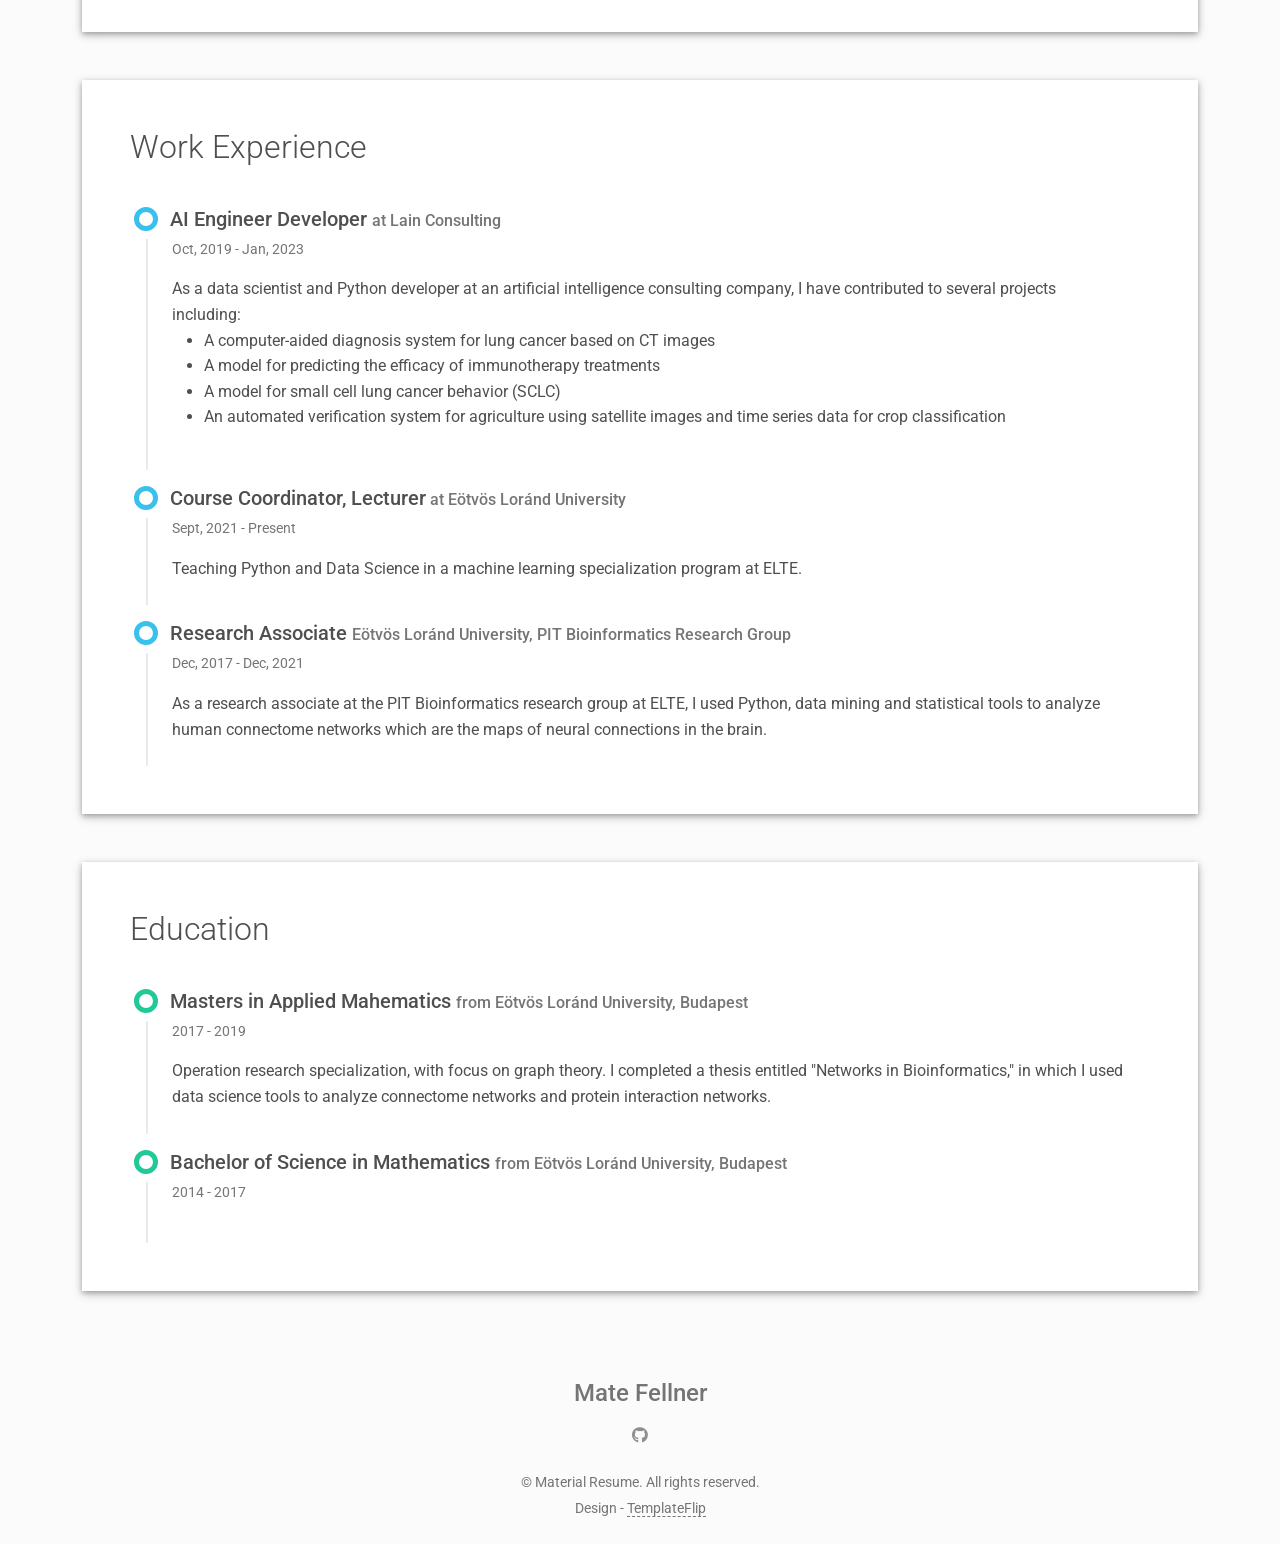
==== commit 434161d6: "cv change" ====
--- a/index.html
+++ b/index.html
@@ -68,7 +68,7 @@
                   </ul>
                 </nav>
               </div>
-              <div class="d-print-none"><a class="btn btn-outline-light btn-lg shadow-sm mt-1 me-3" href="cv_fellner_2022.pdf" data-aos="fade-right" data-aos-delay="700">Download CV</a></div>
+              <div class="d-print-none"><a class="btn btn-outline-light btn-lg shadow-sm mt-1 me-3" href="Fellner_CV.pdf" data-aos="fade-right" data-aos-delay="700">Download CV</a></div>
             </div>
           </div>
         </div>
@@ -84,25 +84,22 @@
     <div class="portfolio-section">
       <h2 class="h2 fw-light mb-4">My projects</h2>
 
-      <div class="row g-0">
+      <div class="row g-0 portfolio-reverse">
         <div data-aos="fade-right" data-aos-delay="100">
           <div class="container-works">
-          <div>
-          <a href="https://www.koranyi.hu/" target="_blank"><img src="images/avatar.jpg" width= "250"height="250"/>
-          </a>
-        </div>
-          <div class="m-4 mt-md-2">
+          <div class="m-4 mt-md-2 text-end">
             <p class="text-teal text-small">Python</p>
             <h3>Agent based modeling</h3>
             <p class="text-muted">We have created a computational model to simulate small cell lung cancer using diffrenet kinds of cancer and immune cells as agents in a 3D environment.</p>
           </div>
+          <a href="https://www.koranyi.hu/" target="_blank"><img src="images/avatar.jpg" height="250"/></a>
         </div>
         </div>
       </div>
       <div class="row g-0">
         <div  data-aos="fade-left" data-aos-delay="100">
           <div class="container-works">
-          <a href="https://www.koranyi.hu/" target="_blank"><img src="images/koranyi_1.png" width="250" height="250"/></a>
+          <a href="https://www.koranyi.hu/" target="_blank"><img src="images/koranyi_1.png" width="263" height="250"/></a>
           <div class="m-4 mt-md-2">
             <p class="text-teal text-small"> Data Science / Frontend (JS, HTML) / Backend (Python, FastAPI) </p>
             <h3>Treatment efficacy evaluation</h3>
@@ -111,17 +108,15 @@
         </div>
         </div>
       </div>
-      <div class="row g-0">
+      <div class="row g-0 portfolio-reverse">
         <div data-aos="fade-right" data-aos-delay="100">
           <div class="container-works">
-            <div> 
-              <a href="https://pitgroup.org/" target="_blank"><img src="images/braingraph.png" width="250" height="250"/></a>
-            </div>
-          <div class="m-4 mt-md-2">
+          <div class="m-4 mt-md-2 text-end">
             <p class="text-teal text-small">Python / Statistics / Data mining</p>
             <h3>Networks in Bioinformatics</h3>
             <p class="text-muted">Our study analyzed brain graphs using data mining algorithms and statistics to find connections to intelligence and psychological tests. Results suggest specific brain substructures may influence cognitive function and predict differences in intelligence and psychological well-being.</p>
           </div>
+          <a href="https://pitgroup.org/" target="_blank"><img src="images/braingraph.jpg" width="345" height="250"/></a>
         </div>
         </div>
       </div>
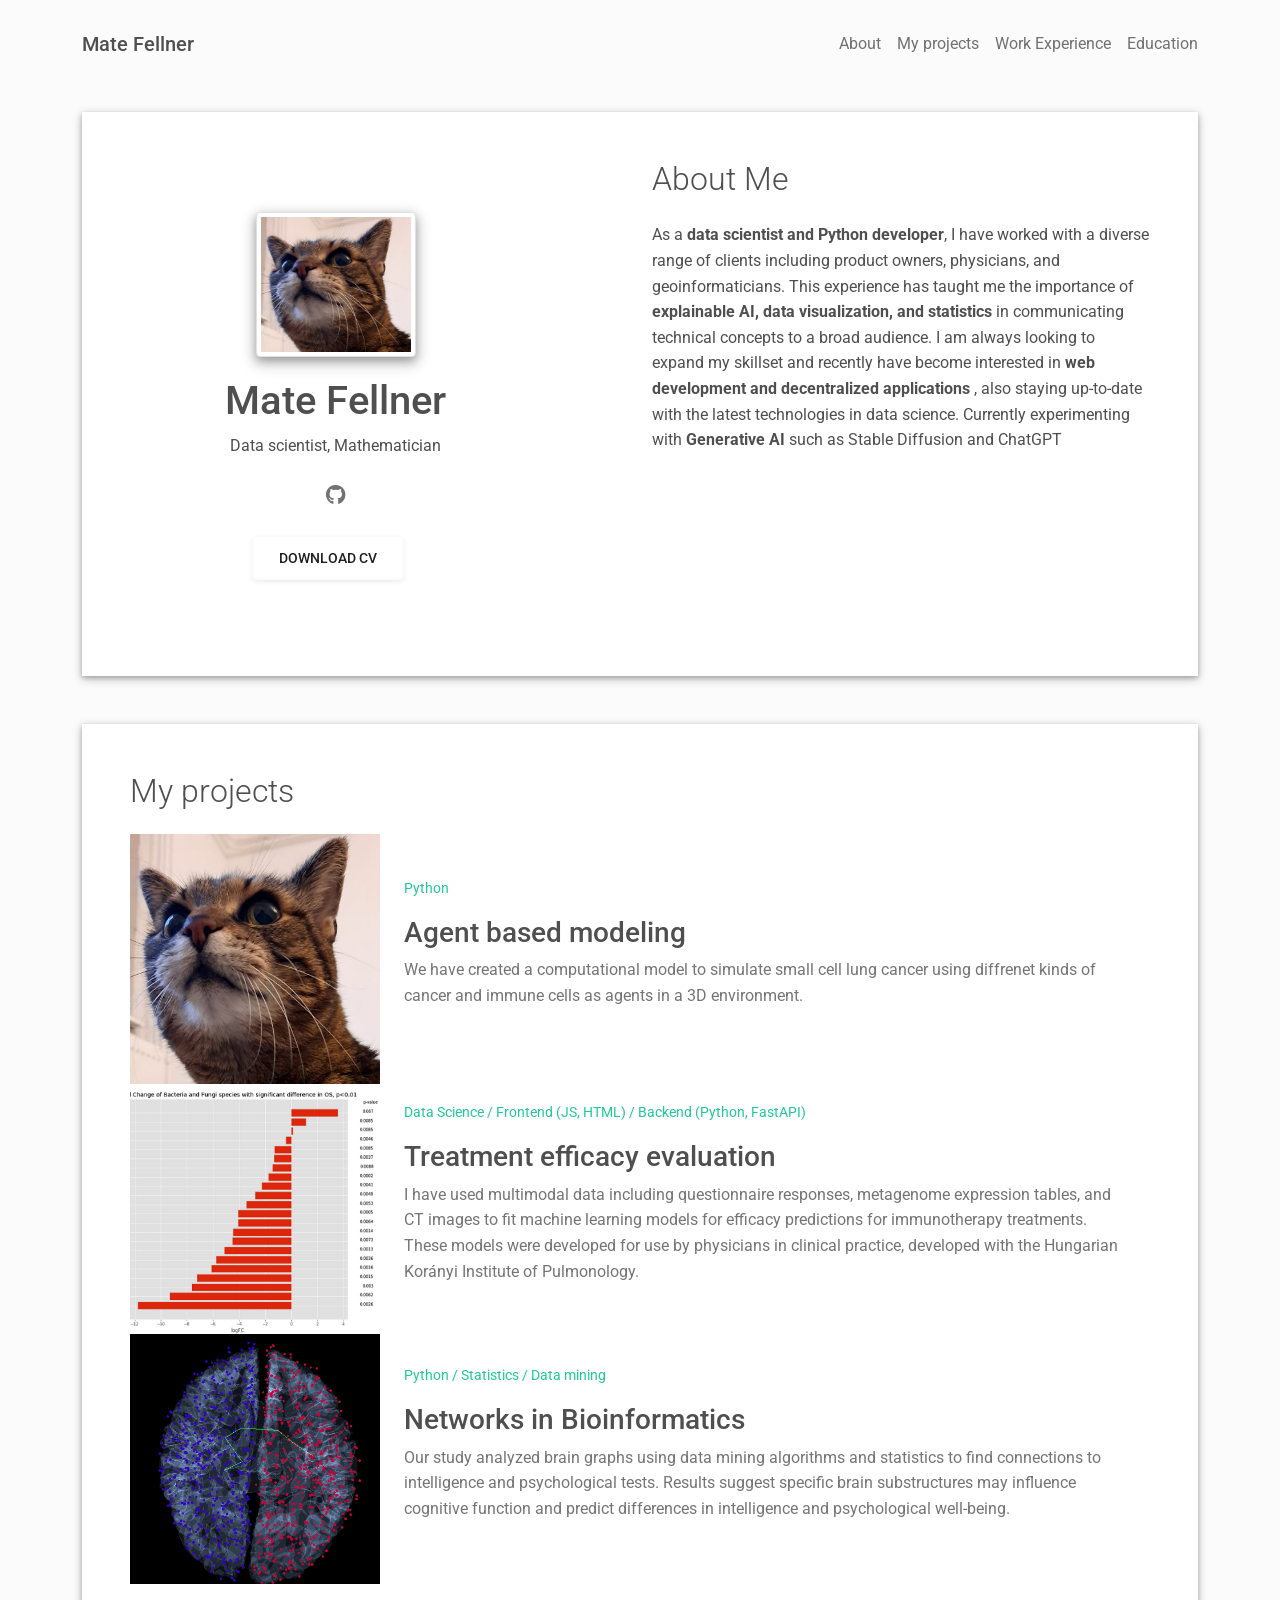
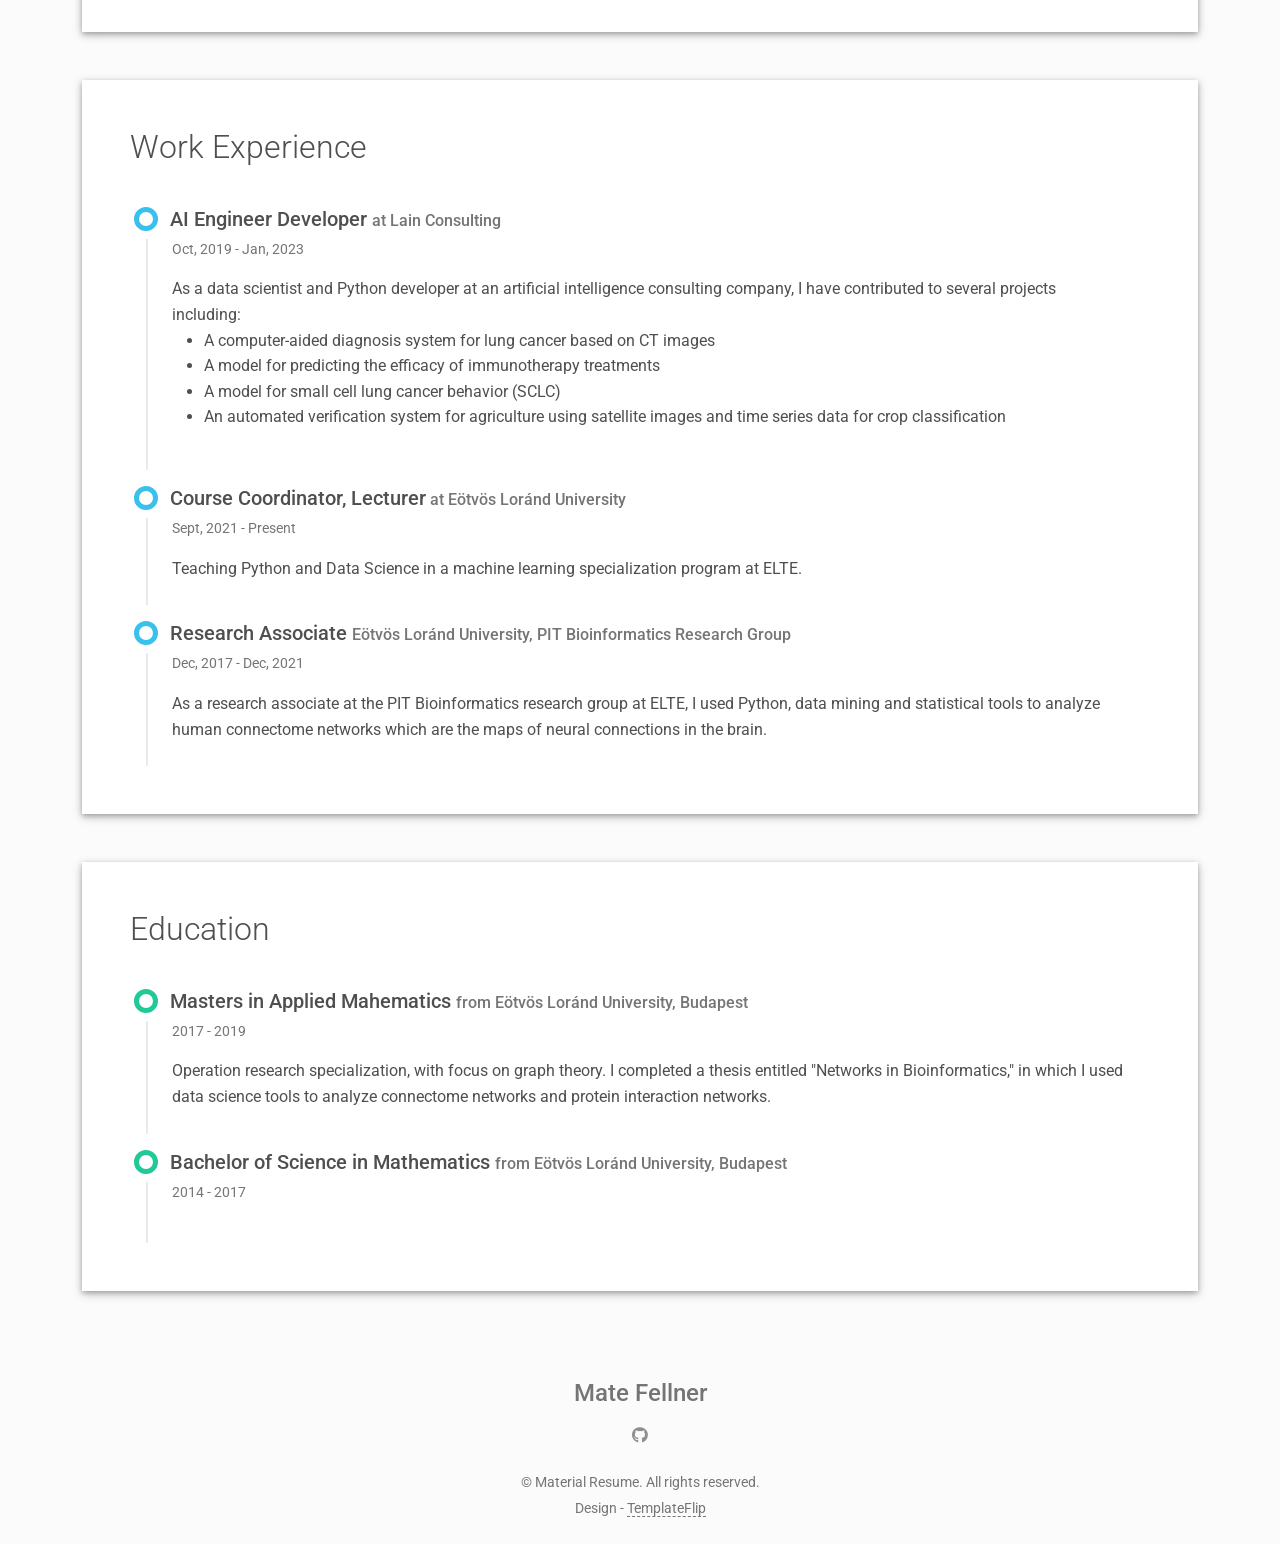
==== commit 6eb57867: "Merge branch 'master' of github.com:matefellner/matefellner.github.io" ====
--- a/index.html
+++ b/index.html
@@ -84,22 +84,25 @@
     <div class="portfolio-section">
       <h2 class="h2 fw-light mb-4">My projects</h2>
 
-      <div class="row g-0 portfolio-reverse">
+      <div class="row g-0">
         <div data-aos="fade-right" data-aos-delay="100">
           <div class="container-works">
-          <div class="m-4 mt-md-2 text-end">
+          <div>
+          <a href="https://www.koranyi.hu/" target="_blank"><img src="images/avatar.jpg" width= "250"height="250"/>
+          </a>
+        </div>
+          <div class="m-4 mt-md-2">
             <p class="text-teal text-small">Python</p>
             <h3>Agent based modeling</h3>
             <p class="text-muted">We have created a computational model to simulate small cell lung cancer using diffrenet kinds of cancer and immune cells as agents in a 3D environment.</p>
           </div>
-          <a href="https://www.koranyi.hu/" target="_blank"><img src="images/avatar.jpg" height="250"/></a>
         </div>
         </div>
       </div>
       <div class="row g-0">
         <div  data-aos="fade-left" data-aos-delay="100">
           <div class="container-works">
-          <a href="https://www.koranyi.hu/" target="_blank"><img src="images/koranyi_1.png" width="263" height="250"/></a>
+          <a href="https://www.koranyi.hu/" target="_blank"><img src="images/koranyi_1.png" width="250" height="250"/></a>
           <div class="m-4 mt-md-2">
             <p class="text-teal text-small"> Data Science / Frontend (JS, HTML) / Backend (Python, FastAPI) </p>
             <h3>Treatment efficacy evaluation</h3>
@@ -108,15 +111,17 @@
         </div>
         </div>
       </div>
-      <div class="row g-0 portfolio-reverse">
+      <div class="row g-0">
         <div data-aos="fade-right" data-aos-delay="100">
           <div class="container-works">
-          <div class="m-4 mt-md-2 text-end">
+            <div> 
+              <a href="https://pitgroup.org/" target="_blank"><img src="images/braingraph.png" width="250" height="250"/></a>
+            </div>
+          <div class="m-4 mt-md-2">
             <p class="text-teal text-small">Python / Statistics / Data mining</p>
             <h3>Networks in Bioinformatics</h3>
             <p class="text-muted">Our study analyzed brain graphs using data mining algorithms and statistics to find connections to intelligence and psychological tests. Results suggest specific brain substructures may influence cognitive function and predict differences in intelligence and psychological well-being.</p>
           </div>
-          <a href="https://pitgroup.org/" target="_blank"><img src="images/braingraph.jpg" width="345" height="250"/></a>
         </div>
         </div>
       </div>
